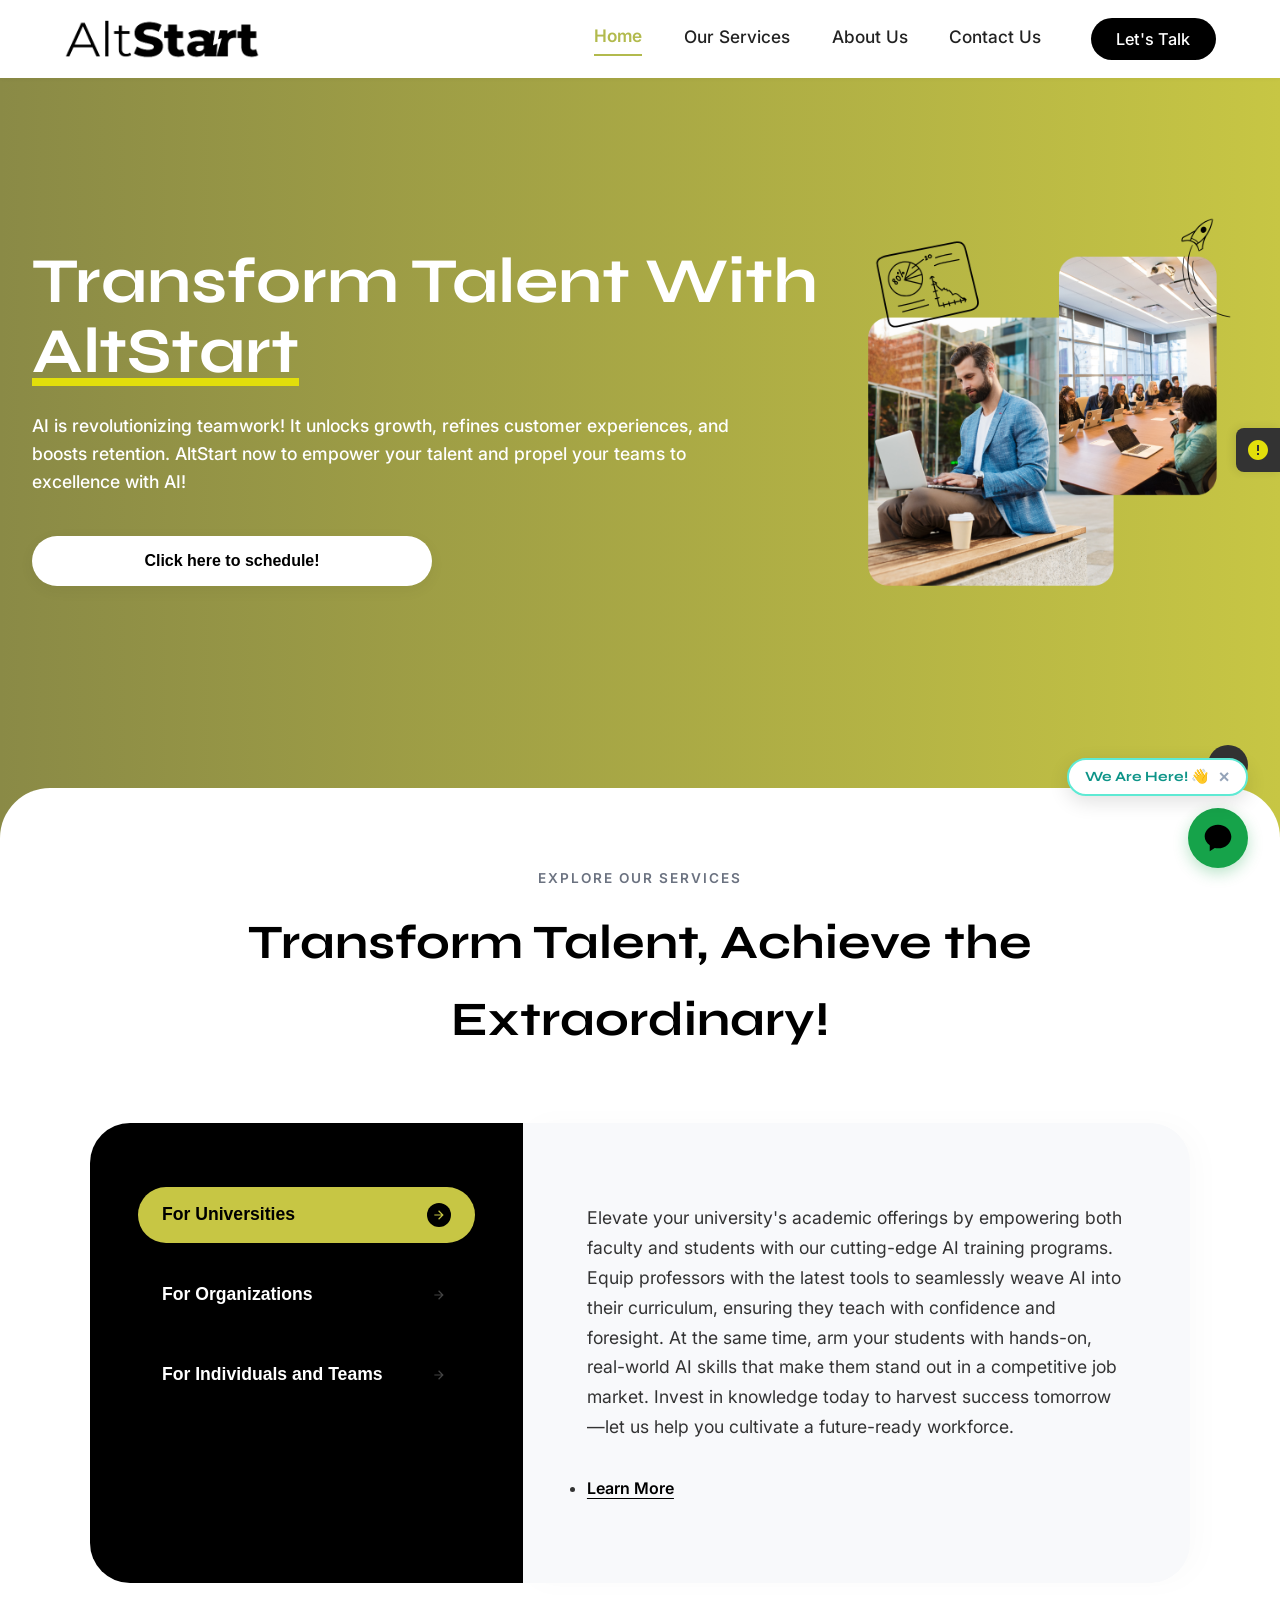
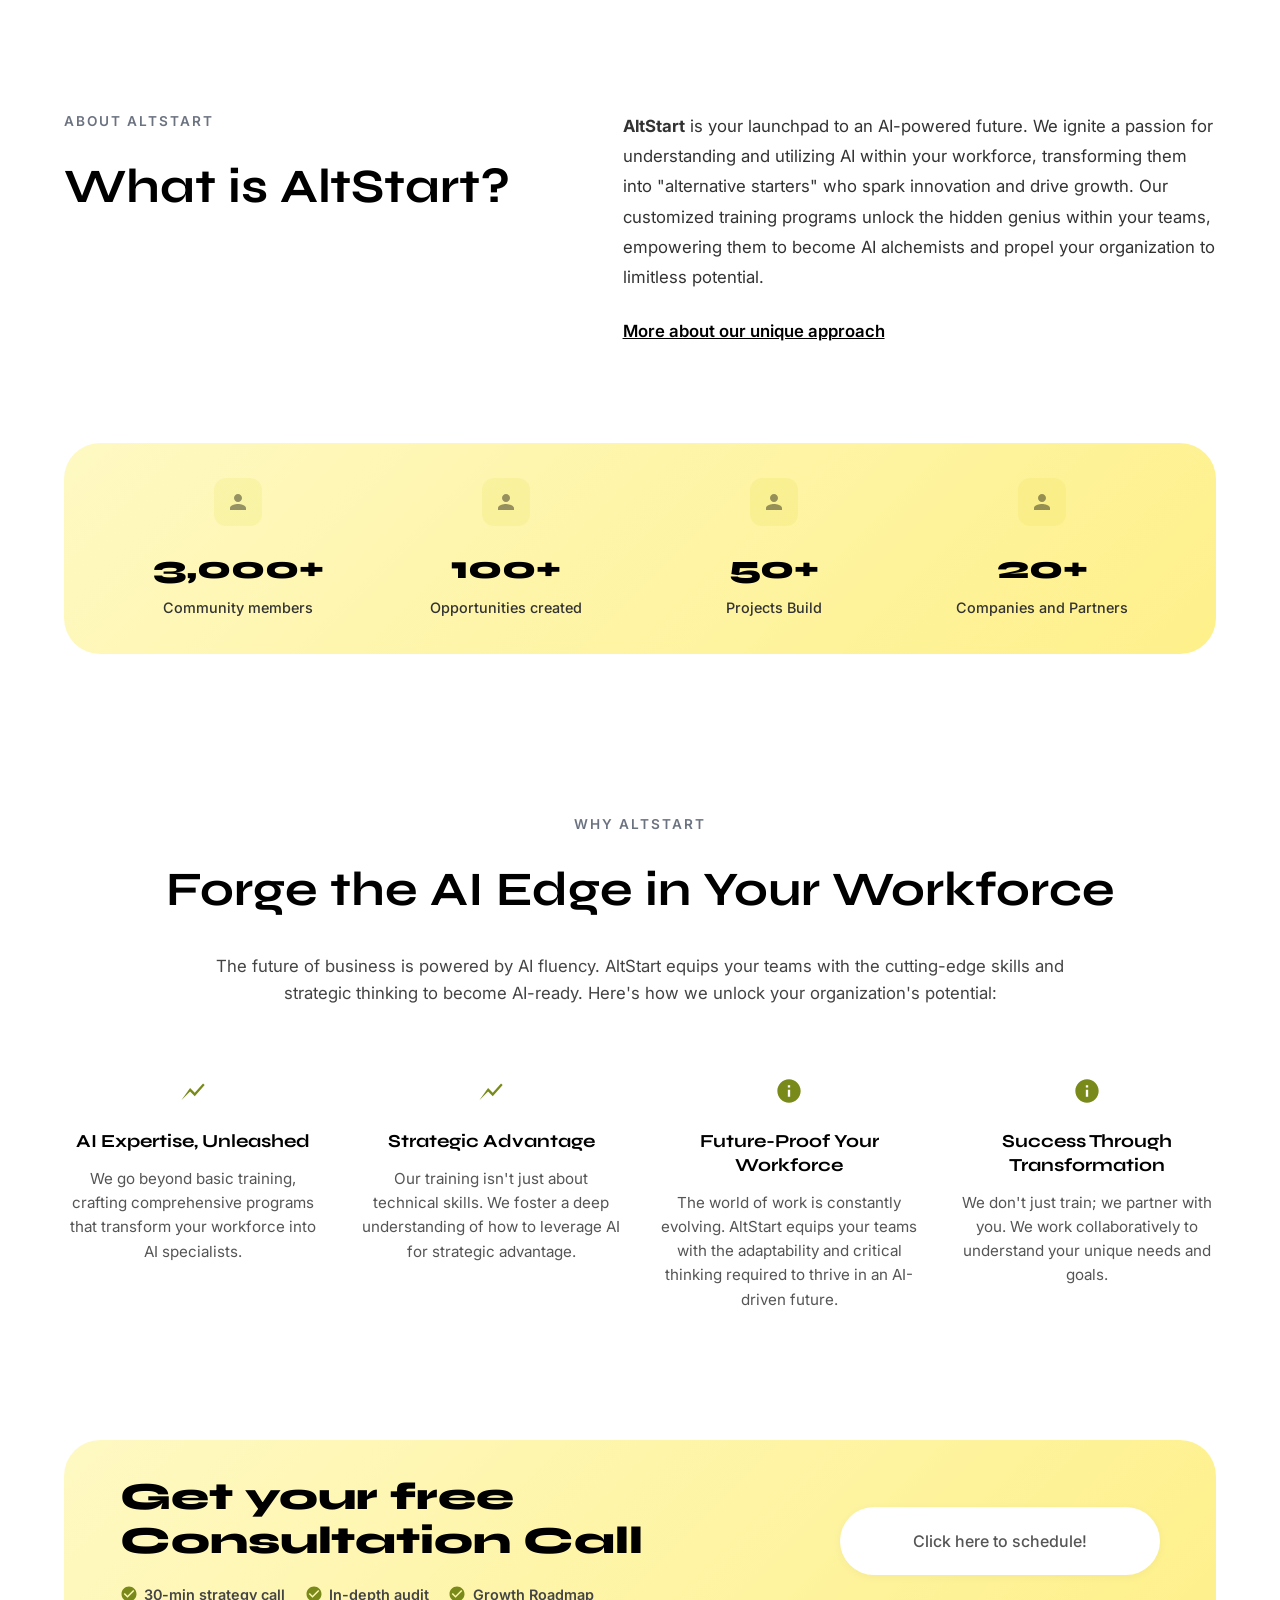
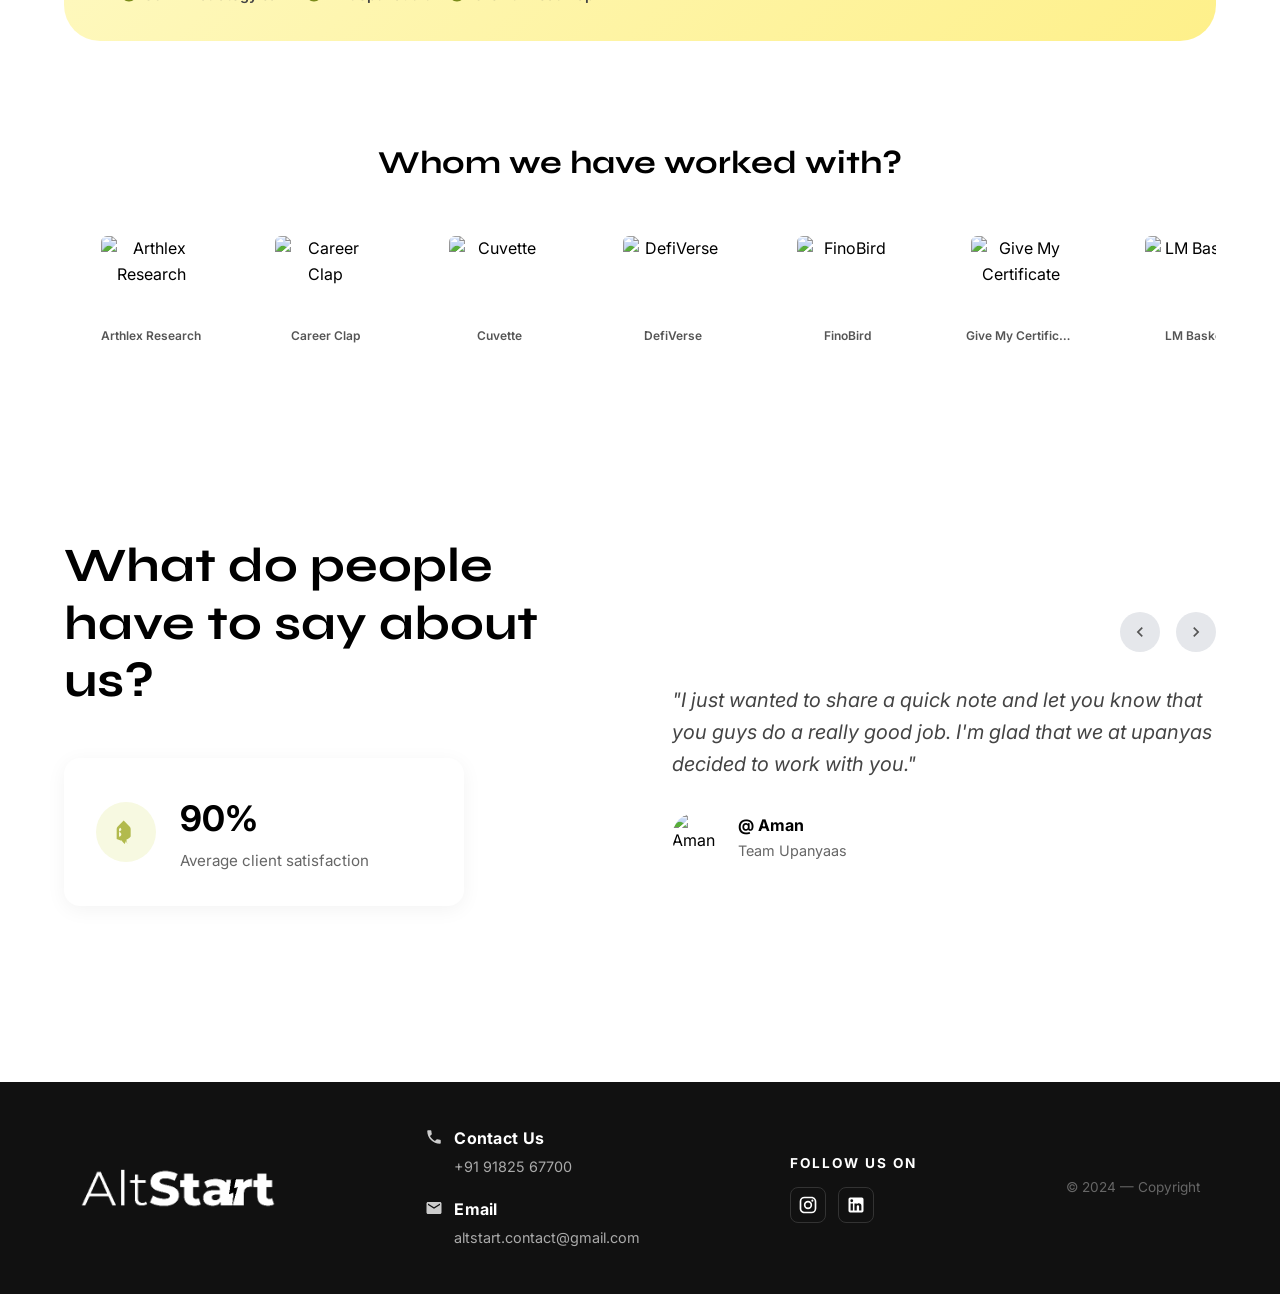
==== index.html @ f1be12ac "Initial commit: Complete 1:1 AltStart website clone" ====
<!DOCTYPE html>
<html lang="en">
<head>
    <meta charset="UTF-8">
    <meta name="viewport" content="width=device-width, initial-scale=1.0">
    <title>AltStart</title>
    <!-- Fonts -->
    <link rel="preconnect" href="https://fonts.googleapis.com">
    <link rel="preconnect" href="https://fonts.gstatic.com" crossorigin>
    <link href="https://fonts.googleapis.com/css2?family=Inter:wght@300;400;500;600;700&family=Syne:wght@400;600;700;800&display=swap" rel="stylesheet">
    <!-- CSS -->
    <link rel="stylesheet" href="css/style.css">
</head>
<body>

    <nav class="navbar">
        <div class="logo-container" onclick="navigateTo('/')">
            <img src="assets/logo.png" alt="AltStart" style="height: 2.5rem; width: auto; display: block;">
        </div>
        
        <div class="nav-links">
            <a href="/" class="nav-item" data-link>Home</a>
            <a href="/our-services" class="nav-item" data-link>Our Services</a>
            <a href="/about-us" class="nav-item" data-link>About Us</a>
            <a href="/contact-us" class="nav-item" data-link>Contact Us</a>
            <button class="btn-talk" onclick="openCalendlyModal()">Let's Talk</button>
        </div>
    </nav>

    <!-- Main Container -->
    <div class="side-widget">
        <svg viewBox="0 0 24 24" style="width: 24px; height: 24px; fill: var(--color-secondary);"><path d="M12 2C6.48 2 2 6.48 2 12s4.48 10 10 10 10-4.48 10-10S17.52 2 12 2zm1 15h-2v-2h2v2zm0-4h-2V7h2v6z"/></svg>
    </div>
    <main id="app-container">

        <!-- 1. HOME SECTION -->
        <section id="home" class="page-section active" style="background-color: var(--color-primary); width: 100%;">
            <!-- Hero -->
            <div class="hero-section" style="max-width: 1400px; margin: 0 auto; padding: 4rem 2rem; display: flex; align-items: center; justify-content: space-between;">
                <div class="content-left" style="flex: 1; max-width: 60%; padding-right: 2rem;">
                    <h1 class="title-main" style="color: #fff; line-height: 1.1;">
                        <span style="display: block; white-space: nowrap;">Transform Talent With</span>
                        <span class="title-underline">AltStart</span>
                    </h1>
                    <p class="subtitle" style="color: #fff;">
                        AI is revolutionizing teamwork! It unlocks growth, refines customer experiences, and boosts retention. AltStart now to empower your talent and propel your teams to excellence with AI!
                    </p>
                    <button class="btn-primary" onclick="openCalendlyModal()">Click here to schedule!</button>
                </div>
                
                <div class="content-right" style="flex: 1; position: relative; display: flex; align-items: center; justify-content: center;">
                    <img src="assets/home2.png" alt="AltStart Hero Graphic" style="width: 100%; max-width: 480px; height: auto; object-fit: contain; position: relative; z-index: 2;">
                </div>
            </div>

            <!-- Scroll Content (White Background section) -->
            <div class="home-scroll-content">
                
                <!-- Explore Services -->
                <div class="section-block">
                    <div class="section-header">
                        <span class="section-label">EXPLORE OUR SERVICES</span>
                        <h2 class="section-title">Transform Talent, Achieve the Extraordinary!</h2>
                    </div>
                    
                    <div class="services-tabs-container">
                        <div class="tabs-left">
                            <button class="tab-btn active" data-tab="universities" onclick="switchTab(this, 'universities')">
                                For Universities
                                <div class="tab-icon-wrapper">
                                    <svg viewBox="0 0 24 24"><path d="M12 4l-1.41 1.41L16.17 11H4v2h12.17l-5.58 5.59L12 20l8-8z"/></svg>
                                </div>
                            </button>
                            <button class="tab-btn" data-tab="organizations" onclick="switchTab(this, 'organizations')">
                                For Organizations
                                <div class="tab-icon-wrapper">
                                    <svg viewBox="0 0 24 24"><path d="M12 4l-1.41 1.41L16.17 11H4v2h12.17l-5.58 5.59L12 20l8-8z"/></svg>
                                </div>
                            </button>
                            <button class="tab-btn" data-tab="individuals" onclick="switchTab(this, 'individuals')">
                                For Individuals and Teams
                                <div class="tab-icon-wrapper">
                                    <svg viewBox="0 0 24 24"><path d="M12 4l-1.41 1.41L16.17 11H4v2h12.17l-5.58 5.59L12 20l8-8z"/></svg>
                                </div>
                            </button>
                        </div>
                        <div class="tabs-right">
                            <div class="tabs-content" id="tab-universities">
                                <p>Elevate your university's academic offerings by empowering both faculty and students with our cutting-edge AI training programs. Equip professors with the latest tools to seamlessly weave AI into their curriculum, ensuring they teach with confidence and foresight. At the same time, arm your students with hands-on, real-world AI skills that make them stand out in a competitive job market. Invest in knowledge today to harvest success tomorrow—let us help you cultivate a future-ready workforce.</p>
                                <ul><li><a href="#">Learn More</a></li></ul>
                            </div>
                            <div class="tabs-content" id="tab-organizations" style="display:none;">
                                <p>Empower your organization with AI-driven strategies that unlock growth, optimize operations, and drive innovation. Our customized training programs are designed for corporate teams at every level—from executive leadership to frontline employees—helping your entire workforce confidently navigate the AI revolution and stay ahead of the competition.</p>
                                <ul><li><a href="#">Learn More</a></li></ul>
                            </div>
                            <div class="tabs-content" id="tab-individuals" style="display:none;">
                                <p>Whether you're an individual professional, a startup team, or a freelancer, AltStart gives you the AI skills to supercharge your career and output. Our practical, hands-on training programs are built for real-world application—helping you deliver more value, land better opportunities, and stay future-ready in a rapidly evolving job market.</p>
                                <ul><li><a href="#">Learn More</a></li></ul>
                            </div>
                        </div>
                    </div>
                </div>                <!-- About AltStart -->
                <div class="about-altstart">
                    <div class="about-grid">
                        <div class="about-col-left">
                            <span class="section-label">ABOUT ALTSTART</span>
                            <h2 class="section-title">What is AltStart?</h2>
                        </div>
                        <div class="about-col-right">
                            <p><strong>AltStart</strong> is your launchpad to an AI-powered future. We ignite a passion for understanding and utilizing AI within your workforce, transforming them into "alternative starters" who spark innovation and drive growth. Our customized training programs unlock the hidden genius within your teams, empowering them to become AI alchemists and propel your organization to limitless potential.</p>
                            <a href="#">More about our unique approach</a>
                        </div>
                    </div>
                </div>

                <!-- Stats Pill Banner -->
                <div class="yellow-pill-banner">
                    <div class="stats-grid">
                        <div class="stat-item">
                            <div class="stat-icon"><svg viewBox="0 0 24 24"><path d="M12 12c2.21 0 4-1.79 4-4s-1.79-4-4-4-4 1.79-4 4 1.79 4 4 4zm0 2c-2.67 0-8 1.34-8 4v2h16v-2c0-2.66-5.33-4-8-4z"/></svg></div>
                            <div class="stat-text">
                                <h3>3,000+</h3>
                                <p>Community members</p>
                            </div>
                        </div>
                        <div class="stat-item">
                            <div class="stat-icon"><svg viewBox="0 0 24 24"><path d="M12 12c2.21 0 4-1.79 4-4s-1.79-4-4-4-4 1.79-4 4 1.79 4 4 4zm0 2c-2.67 0-8 1.34-8 4v2h16v-2c0-2.66-5.33-4-8-4z"/></svg></div>
                            <div class="stat-text">
                                <h3>100+</h3>
                                <p>Opportunities created</p>
                            </div>
                        </div>
                        <div class="stat-item">
                            <div class="stat-icon"><svg viewBox="0 0 24 24"><path d="M12 12c2.21 0 4-1.79 4-4s-1.79-4-4-4-4 1.79-4 4 1.79 4 4 4zm0 2c-2.67 0-8 1.34-8 4v2h16v-2c0-2.66-5.33-4-8-4z"/></svg></div>
                            <div class="stat-text">
                                <h3>50+</h3>
                                <p>Projects Build</p>
                            </div>
                        </div>
                        <div class="stat-item">
                            <div class="stat-icon"><svg viewBox="0 0 24 24"><path d="M12 12c2.21 0 4-1.79 4-4s-1.79-4-4-4-4 1.79-4 4 1.79 4 4 4zm0 2c-2.67 0-8 1.34-8 4v2h16v-2c0-2.66-5.33-4-8-4z"/></svg></div>
                            <div class="stat-text">
                                <h3>20+</h3>
                                <p>Companies and Partners</p>
                            </div>
                        </div>
                    </div>
                </div>

                <!-- Why AltStart Features Section -->
                <div class="section-header" style="margin-top: 10rem;">
                    <span class="section-label">WHY ALTSTART</span>
                    <h2 class="section-title">Forge the AI Edge in Your Workforce</h2>
                    <p style="margin-top: 1.5rem; color: #444; max-width: 900px; margin-left: auto; margin-right: auto; line-height: 1.6; font-size: 1.05rem;">
                        The future of business is powered by AI fluency. AltStart equips your teams with the cutting-edge skills and strategic thinking to become AI-ready. Here's how we unlock your organization's potential:
                    </p>
                </div>

                <div class="features-grid">
                    <div class="feature-item">
                        <div class="feature-icon-small"><svg viewBox="0 0 24 24"><path d="M3.5 18.49l6-6.01 4 4L22 6.92l-1.41-1.41-7.09 7.97-4-4L2 19.99z"/></svg></div>
                        <h3 class="feature-title">AI Expertise, Unleashed</h3>
                        <p class="feature-desc">We go beyond basic training, crafting comprehensive programs that transform your workforce into AI specialists.</p>
                    </div>
                    <div class="feature-item">
                        <div class="feature-icon-small"><svg viewBox="0 0 24 24"><path d="M3.5 18.49l6-6.01 4 4L22 6.92l-1.41-1.41-7.09 7.97-4-4L2 19.99z"/></svg></div>
                        <h3 class="feature-title">Strategic Advantage</h3>
                        <p class="feature-desc">Our training isn't just about technical skills. We foster a deep understanding of how to leverage AI for strategic advantage.</p>
                    </div>
                    <div class="feature-item">
                        <div class="feature-icon-small"><svg viewBox="0 0 24 24"><path d="M12 2C6.48 2 2 6.48 2 12s4.48 10 10 10 10-4.48 10-10S17.52 2 12 2zm1 15h-2v-6h2v6zm0-8h-2V7h2v2z"/></svg></div>
                        <h3 class="feature-title">Future-Proof Your Workforce</h3>
                        <p class="feature-desc">The world of work is constantly evolving. AltStart equips your teams with the adaptability and critical thinking required to thrive in an AI-driven future.</p>
                    </div>
                    <div class="feature-item">
                        <div class="feature-icon-small"><svg viewBox="0 0 24 24"><path d="M12 2C6.48 2 2 6.48 2 12s4.48 10 10 10 10-4.48 10-10S17.52 2 12 2zm1 15h-2v-6h2v6zm0-8h-2V7h2v2z"/></svg></div>
                        <h3 class="feature-title">Success Through Transformation</h3>
                        <p class="feature-desc">We don't just train; we partner with you. We work collaboratively to understand your unique needs and goals.</p>
                    </div>
                </div>

                <!-- CTA Banner -->
                <div class="yellow-pill-banner" style="margin-top: 4rem;">
                    <div class="cta-banner-content">
                        <h2>Get your free<br>Consultation Call</h2>
                        <div class="cta-checks">
                            <div class="cta-check-item">
                                <svg viewBox="0 0 24 24"><path d="M12 2C6.48 2 2 6.48 2 12s4.48 10 10 10 10-4.48 10-10S17.52 2 12 2zm-2 15l-5-5 1.41-1.41L10 14.17l7.59-7.59L19 8l-9 9z"/></svg>
                                30-min strategy call
                            </div>
                            <div class="cta-check-item">
                                <svg viewBox="0 0 24 24"><path d="M12 2C6.48 2 2 6.48 2 12s4.48 10 10 10 10-4.48 10-10S17.52 2 12 2zm-2 15l-5-5 1.41-1.41L10 14.17l7.59-7.59L19 8l-9 9z"/></svg>
                                In-depth audit
                            </div>
                            <div class="cta-check-item">
                                <svg viewBox="0 0 24 24"><path d="M12 2C6.48 2 2 6.48 2 12s4.48 10 10 10 10-4.48 10-10S17.52 2 12 2zm-2 15l-5-5 1.41-1.41L10 14.17l7.59-7.59L19 8l-9 9z"/></svg>
                                Growth Roadmap
                            </div>
                        </div>
                    </div>
                    <div>
                        <button class="btn-white" onclick="openCalendlyModal()">Click here to schedule!</button>
                    </div>
                </div>

                <!-- Partners Marquee -->
                <div class="partners-section">
                    <h2>Whom we have worked with?</h2>
                    <div class="marquee-container">
                        <div class="partners-grid">
                            <div class="partner-item"><img src="https://altstart.in/static/media/6.81e63b2b2a24fdcd30f8.jpg" alt="Arthlex Research" class="partner-logo"><span class="partner-name">Arthlex Research</span></div>
                            <div class="partner-item"><img src="https://altstart.in/static/media/16.bf7df40f3bb1018d9d39.png" alt="Career Clap" class="partner-logo"><span class="partner-name">Career Clap</span></div>
                            <div class="partner-item"><img src="https://altstart.in/static/media/2.6a8c24c6376e8aef6895.png" alt="Cuvette" class="partner-logo"><span class="partner-name">Cuvette</span></div>
                            <div class="partner-item"><img src="https://altstart.in/static/media/5.e95d6fe701b534f3bd5c.png" alt="DefiVerse" class="partner-logo"><span class="partner-name">DefiVerse</span></div>
                            <div class="partner-item"><img src="https://altstart.in/static/media/3.6573c706e6a5b2397847.jpeg" alt="FinoBird" class="partner-logo"><span class="partner-name">FinoBird</span></div>
                            <div class="partner-item"><img src="https://altstart.in/static/media/4.beccb7128c78a593176b.png" alt="Give My Certificate" class="partner-logo"><span class="partner-name">Give My Certificate</span></div>
                            <div class="partner-item"><img src="https://altstart.in/static/media/17.3d36c830c58694dac1cb.png" alt="LM Basket" class="partner-logo"><span class="partner-name">LM Basket</span></div>
                            <div class="partner-item"><img src="https://altstart.in/static/media/7.252ea276bd0a50acef7f.jpeg" alt="Luster" class="partner-logo"><span class="partner-name">Luster</span></div>
                            <div class="partner-item"><img src="https://altstart.in/static/media/9.0aff19b0493abc3e86ea.jpg" alt="MetaWork" class="partner-logo"><span class="partner-name">MetaWork</span></div>
                            <div class="partner-item"><img src="https://altstart.in/static/media/13.449f5afd01b1a806d5b6.jpeg" alt="Tezos India" class="partner-logo"><span class="partner-name">Tezos India</span></div>
                            <div class="partner-item"><img src="https://altstart.in/static/media/10.5f607fb99d59bac485ea.jpeg" alt="Threeway Studio" class="partner-logo"><span class="partner-name">Threeway Studio</span></div>
                            <div class="partner-item"><img src="https://altstart.in/static/media/14.f5d0daf8b9365a17183e.jpeg" alt="Trikon" class="partner-logo"><span class="partner-name">Trikon</span></div>
                            <div class="partner-item"><img src="https://altstart.in/static/media/18.97ffbdb2ffa12b4c4b4d.png" alt="Upanyas" class="partner-logo"><span class="partner-name">Upanyas</span></div>
                            <div class="partner-item"><img src="https://altstart.in/static/media/6.95cbb5f3107389c4d5aa.jpeg" alt="Codedu" class="partner-logo"><span class="partner-name">Codedu</span></div>
                            <div class="partner-item"><img src="https://altstart.in/static/media/7.fb8799475b773cc2f6e2.jpeg" alt="Gaming Geeks" class="partner-logo"><span class="partner-name">Gaming Geeks</span></div>
                            <div class="partner-item"><img src="https://altstart.in/static/media/10.9c3b8d6d3a52b86a2ef9.jpeg" alt="She Builds" class="partner-logo"><span class="partner-name">She Builds</span></div>
                            <div class="partner-item"><img src="https://altstart.in/static/media/11.42ab6aa21a18affb90cd.jpeg" alt="SOS Tech" class="partner-logo"><span class="partner-name">SOS Tech</span></div>
                        </div>
                        <div class="partners-grid">
                            <div class="partner-item"><img src="https://altstart.in/static/media/6.81e63b2b2a24fdcd30f8.jpg" alt="Arthlex Research" class="partner-logo"><span class="partner-name">Arthlex Research</span></div>
                            <div class="partner-item"><img src="https://altstart.in/static/media/16.bf7df40f3bb1018d9d39.png" alt="Career Clap" class="partner-logo"><span class="partner-name">Career Clap</span></div>
                            <div class="partner-item"><img src="https://altstart.in/static/media/2.6a8c24c6376e8aef6895.png" alt="Cuvette" class="partner-logo"><span class="partner-name">Cuvette</span></div>
                            <div class="partner-item"><img src="https://altstart.in/static/media/5.e95d6fe701b534f3bd5c.png" alt="DefiVerse" class="partner-logo"><span class="partner-name">DefiVerse</span></div>
                            <div class="partner-item"><img src="https://altstart.in/static/media/3.6573c706e6a5b2397847.jpeg" alt="FinoBird" class="partner-logo"><span class="partner-name">FinoBird</span></div>
                            <div class="partner-item"><img src="https://altstart.in/static/media/4.beccb7128c78a593176b.png" alt="Give My Certificate" class="partner-logo"><span class="partner-name">Give My Certificate</span></div>
                            <div class="partner-item"><img src="https://altstart.in/static/media/17.3d36c830c58694dac1cb.png" alt="LM Basket" class="partner-logo"><span class="partner-name">LM Basket</span></div>
                            <div class="partner-item"><img src="https://altstart.in/static/media/7.252ea276bd0a50acef7f.jpeg" alt="Luster" class="partner-logo"><span class="partner-name">Luster</span></div>
                            <div class="partner-item"><img src="https://altstart.in/static/media/9.0aff19b0493abc3e86ea.jpg" alt="MetaWork" class="partner-logo"><span class="partner-name">MetaWork</span></div>
                            <div class="partner-item"><img src="https://altstart.in/static/media/13.449f5afd01b1a806d5b6.jpeg" alt="Tezos India" class="partner-logo"><span class="partner-name">Tezos India</span></div>
                            <div class="partner-item"><img src="https://altstart.in/static/media/10.5f607fb99d59bac485ea.jpeg" alt="Threeway Studio" class="partner-logo"><span class="partner-name">Threeway Studio</span></div>
                            <div class="partner-item"><img src="https://altstart.in/static/media/14.f5d0daf8b9365a17183e.jpeg" alt="Trikon" class="partner-logo"><span class="partner-name">Trikon</span></div>
                            <div class="partner-item"><img src="https://altstart.in/static/media/18.97ffbdb2ffa12b4c4b4d.png" alt="Upanyas" class="partner-logo"><span class="partner-name">Upanyas</span></div>
                            <div class="partner-item"><img src="https://altstart.in/static/media/6.95cbb5f3107389c4d5aa.jpeg" alt="Codedu" class="partner-logo"><span class="partner-name">Codedu</span></div>
                            <div class="partner-item"><img src="https://altstart.in/static/media/7.fb8799475b773cc2f6e2.jpeg" alt="Gaming Geeks" class="partner-logo"><span class="partner-name">Gaming Geeks</span></div>
                            <div class="partner-item"><img src="https://altstart.in/static/media/10.9c3b8d6d3a52b86a2ef9.jpeg" alt="She Builds" class="partner-logo"><span class="partner-name">She Builds</span></div>
                            <div class="partner-item"><img src="https://altstart.in/static/media/11.42ab6aa21a18affb90cd.jpeg" alt="SOS Tech" class="partner-logo"><span class="partner-name">SOS Tech</span></div>
                        </div>
                    </div>
                </div>

                <!-- Testimonials -->
                <div class="testimonials-section" style="padding: 6rem 0; max-width: 1200px; margin: 0 auto; display: flex; gap: 4rem; align-items: center;">
                    <div class="testimonial-left" style="flex: 1;">
                        <h2 style="font-family: var(--font-heading); font-size: 3rem; font-weight: 700; color: #000; line-height: 1.2; margin-bottom: 3rem;">What do people have to say about us?</h2>
                        <div class="satisfaction-card" style="background: #fff; border-radius: 16px; padding: 2rem; display: flex; align-items: center; gap: 1.5rem; box-shadow: 0 4px 20px rgba(0,0,0,0.05); max-width: 400px;">
                            <div class="sat-icon" style="background: #f7f9e1; width: 60px; height: 60px; border-radius: 50%; display: flex; align-items: center; justify-content: center;">
                                <svg viewBox="0 0 24 24" style="width: 28px; height: 28px; fill: #b2ba4d;"><path d="M13.13 22.19L11.5 18.36C10.07 18 8.84 17.15 8 15.96V19.5L4 18V9.5C4 8.7 4.29 7.97 4.77 7.4L10 2.17l5.23 5.23C15.71 7.97 16 8.7 16 9.5v6.46c-.84 1.19-2.07 2.04-3.5 2.4l-1.63 3.83-1.87-1.87c-.89-.89-1.39-2.09-1.39-3.35v-1.74l1.83 1.83 1.69-3.96zM10 5.41L6 9.41V16c1.1 0 2-.9 2-2s-.9-2-2-2 2-1 2-2-.9-2-2-2v-1.59l4-4 4 4V16c0 1.1-.9 2-2 2s-2-.9-2-2 .9-2 2-2-2-1-2-2 2-1 2-2V9.41l-4-4z"/></svg>
                            </div>
                            <div>
                                <h3 style="font-size: 2.2rem; font-weight: 700; color: #000; margin-bottom: 0.2rem;">90%</h3>
                                <p style="color: #666; font-size: 0.95rem;">Average client satisfaction</p>
                            </div>
                        </div>
                    </div>
                    <div class="testimonial-right" style="flex: 1; padding-top: 2rem;">
                        <div class="testimonial-nav" style="display: flex; gap: 1rem; justify-content: flex-end; margin-bottom: 2rem;">
                            <button style="width: 40px; height: 40px; border-radius: 50%; background: #e5e7eb; border: none; cursor: pointer; display: flex; align-items: center; justify-content: center;"><svg viewBox="0 0 24 24" style="width: 20px; height: 20px; fill: #555;"><path d="M15.41 16.59L10.83 12l4.58-4.59L14 6l-6 6 6 6 1.41-1.41z"/></svg></button>
                            <button style="width: 40px; height: 40px; border-radius: 50%; background: #e5e7eb; border: none; cursor: pointer; display: flex; align-items: center; justify-content: center;"><svg viewBox="0 0 24 24" style="width: 20px; height: 20px; fill: #555;"><path d="M8.59 16.59L13.17 12 8.59 7.41 10 6l6 6-6 6-1.41-1.41z"/></svg></button>
                        </div>
                        <p style="font-size: 1.25rem; font-style: italic; color: #444; line-height: 1.6; margin-bottom: 2rem;">
                            "I just wanted to share a quick note and let you know that you guys do a really good job. I'm glad that we at upanyas decided to work with you."
                        </p>
                        <div class="testimonial-author" style="display: flex; align-items: center; gap: 1rem;">
                            <img src="https://images.unsplash.com/photo-1599566150163-29194dcaad36?w=100&q=80" alt="Aman" style="width: 50px; height: 50px; border-radius: 50%; object-fit: cover;">
                            <div>
                                <h4 style="font-weight: 700; color: #000; font-size: 1rem;">@ Aman</h4>
                                <p style="color: #666; font-size: 0.9rem;">Team Upanyaas</p>
                            </div>
                        </div>
                    </div>
                </div>

            </div>
        </section>


        <!-- 2. OUR SERVICES SECTION -->
        <section id="services" class="page-section" style="background: #fff;">

            <!-- Services Hero with Exact Vivid Yellow Gradient -->
            <div class="services-hero-wrap" style="background: linear-gradient(180deg, #ffe548 0%, #fff068 35%, #fff9b0 65%, #fffde7 88%, #ffffff 100%); padding: 5rem 4rem 6rem 4rem;">
                <div style="max-width: 1300px; margin: 0 auto; display: flex; align-items: center; justify-content: space-between; gap: 4rem;">
                    <div style="flex: 1; max-width: 480px;">
                        <div style="font-size: 0.85rem; text-transform: uppercase; letter-spacing: 1.5px; color: #555; margin-bottom: 1.5rem; font-weight: 600;">OUR SERVICES</div>
                        <h1 style="font-family: var(--font-heading); font-size: 3.4rem; font-weight: 700; line-height: 1.15; color: #000; margin-bottom: 1.5rem;">Solutions for business<br>growth</h1>
                        <p style="color: #333; font-size: 1rem; line-height: 1.6;">Here's how AltStart ignites innovation and drives success for you:</p>
                    </div>
                    <div style="flex: 1; position: relative; min-height: 480px; display: flex; align-items: center; justify-content: center;">
                        <!-- Rocket doodle with curved trail matching screenshot 2 -->
                        <div style="position: absolute; top: -35px; left: 2%; z-index: 3;">
                            <svg width="120" height="200" viewBox="0 0 120 200">
                                <!-- Rocket body pointing up-right -->
                                <g transform="translate(65, 20) rotate(25)">
                                    <path d="M 16,0 C 30,12 30,32 16,45 C 2,32 2,12 16,0 Z" fill="#ffffff" stroke="#000000" stroke-width="2.5"/>
                                    <circle cx="16" cy="16" r="4.5" fill="#000000"/>
                                    <path d="M 6,36 L 0,44 M 26,36 L 32,44" stroke="#000000" stroke-width="2.5"/>
                                </g>
                                <!-- Curved smoke trail down the left side -->
                                <path d="M 68,58 C 25,82 18,135 55,185" fill="none" stroke="#000000" stroke-width="2.2"/>
                                <path d="M 60,65 C 18,90 10,138 46,188" fill="none" stroke="#000000" stroke-width="1.8"/>
                                <path d="M 76,62 C 32,85 24,136 62,182" fill="none" stroke="#000000" stroke-width="1.8"/>
                            </svg>
                        </div>

                        <!-- Left photo (Meeting photo) -->
                        <img src="assets/services/our-serices-info-1.29b472dce845cd73820b.jpg" alt="Business Growth Meeting" style="width: 235px; height: 360px; object-fit: cover; border-radius: 28px; position: absolute; left: 10%; bottom: 15px; z-index: 2; box-shadow: 0 10px 30px rgba(0,0,0,0.1);">
                        
                        <!-- Right photo (Seminar auditorium) -->
                        <img src="assets/services/our-serices-info-2.95a8f961ed042ba743cc.jpg" alt="Seminar Hall" style="width: 215px; height: 320px; object-fit: cover; border-radius: 28px; position: absolute; right: 5%; top: 15px; z-index: 1; box-shadow: 0 10px 30px rgba(0,0,0,0.08);">
                        
                        <!-- Chart doodle matching screenshot 2 -->
                        <div style="position: absolute; bottom: -20px; right: 0%; z-index: 3; transform: rotate(10deg);">
                            <svg width="150" height="115" viewBox="0 0 150 115">
                                <rect x="5" y="5" width="138" height="104" rx="16" fill="#ffffff" stroke="#000000" stroke-width="2.2"/>
                                <!-- Pie chart -->
                                <circle cx="46" cy="50" r="25" fill="none" stroke="#000000" stroke-width="2"/>
                                <path d="M 46,50 L 46,25 M 46,50 L 68,60 M 46,50 L 26,62" stroke="#000000" stroke-width="2"/>
                                <text x="26" y="52" font-size="9.5" font-family="sans-serif" font-weight="bold" fill="#000000">80%</text>
                                <!-- Bar/Lines & Trend graph -->
                                <line x1="88" y1="28" x2="122" y2="28" stroke="#000000" stroke-width="2.2"/>
                                <line x1="88" y1="36" x2="110" y2="36" stroke="#000000" stroke-width="2.2"/>
                                <!-- Line graph -->
                                <polyline points="86,84 98,66 110,76 126,52" fill="none" stroke="#000000" stroke-width="2.2"/>
                                <line x1="86" y1="88" x2="128" y2="88" stroke="#000000" stroke-width="1.8"/>
                                <line x1="86" y1="88" x2="86" y2="48" stroke="#000000" stroke-width="1.8"/>
                            </svg>
                        </div>
                    </div>
                </div>
            </div>

            <!-- Services Body (white background) -->
            <div style="background: #fff; padding: 5rem 0 3rem 0;">
                <div style="max-width: 1100px; margin: 0 auto; padding: 0 4rem;">

                <!-- Main heading -->
                <div style="text-align: center; margin-bottom: 5rem;">
                    <h2 style="font-family: var(--font-heading); font-size: 3rem; font-weight: 800; color: #000; line-height: 1.25; max-width: 780px; margin: 0 auto 1.2rem auto;">Unleash the Power of Human + Machine with <span style="color: #b2ba4d;">AltStart</span></h2>
                    <p style="color: #555; font-size: 1rem;">Here's how AltStart ignites innovation and drives success for you:</p>
                </div>

                <!-- Service Card 1: For Universities -->
                <div class="svc-card">
                    <div class="svc-card-content">
                        <h3 class="svc-card-title">For Universities</h3>
                        <div class="svc-item">
                            <span class="svc-check-icon"><svg viewBox="0 0 24 24" style="width:20px;height:20px;"><circle cx="12" cy="12" r="10" fill="#7a8a1a"/><path d="M7 12.5l3.5 3.5 6-7" stroke="#fff" stroke-width="2" fill="none" stroke-linecap="round" stroke-linejoin="round"/></svg></span>
                            <p><strong>Professor Development:</strong> Equip your faculty with the latest AI knowledge and best practices through comprehensive training programs. We can help professors integrate AI into their curriculum, ensuring students graduate with the skills needed to thrive in the AI-driven workforce.</p>
                        </div>
                            <div class="svc-item">
                            <span class="svc-check-icon"><svg viewBox="0 0 24 24" style="width:20px;height:20px;"><circle cx="12" cy="12" r="10" fill="#7a8a1a"/><path d="M7 12.5l3.5 3.5 6-7" stroke="#fff" stroke-width="2" fill="none" stroke-linecap="round" stroke-linejoin="round"/></svg></span>
                            <p><strong>Student Empowerment:</strong> Offer in-demand AI courses and workshops for students, preparing them for future careers. We provide hands-on learning experiences with real-world applications, making them valuable assets upon graduation.</p>
                        </div>
                    </div>
                    <div class="svc-card-img">
                        <img src="assets/services/our-serices-info-1.29b472dce845cd73820b.jpg" alt="University Students" style="width: 100%; height: 380px; object-fit: cover; border-radius: 16px;">
                    </div>
                </div>

                <!-- Service Card 2: For Organizations (image left) -->
                <div class="svc-card svc-card-reverse">
                    <div class="svc-card-img">
                        <img src="assets/services/our-serices-info-2.95a8f961ed042ba743cc.jpg" alt="Organization Team" style="width: 100%; height: 380px; object-fit: cover; border-radius: 16px;">
                    </div>
                    <div class="svc-card-content">
                        <h3 class="svc-card-title">For Organizations</h3>
                            <div class="svc-item">
                            <span class="svc-check-icon"><svg viewBox="0 0 24 24" style="width:20px;height:20px;"><circle cx="12" cy="12" r="10" fill="#7a8a1a"/><path d="M7 12.5l3.5 3.5 6-7" stroke="#fff" stroke-width="2" fill="none" stroke-linecap="round" stroke-linejoin="round"/></svg></span>
                            <p><strong>Customized Training:</strong> We tailor AI training programs to your specific needs and industry. From foundational AI concepts to advanced applications, we equip your workforce with the skills needed to revolutionize your operations.</p>
                        </div>
                            <div class="svc-item">
                            <span class="svc-check-icon"><svg viewBox="0 0 24 24" style="width:20px;height:20px;"><circle cx="12" cy="12" r="10" fill="#7a8a1a"/><path d="M7 12.5l3.5 3.5 6-7" stroke="#fff" stroke-width="2" fill="none" stroke-linecap="round" stroke-linejoin="round"/></svg></span>
                            <p><strong>Unlocking Innovation:</strong> Foster a culture of innovation within your organization by empowering employees to leverage AI for problem-solving and creative thinking. We help you identify AI opportunities and integrate them seamlessly into your workflows.</p>
                        </div>
                    </div>
                </div>

                <!-- Service Card 3: For Individuals & Teams -->
                <div class="svc-card">
                    <div class="svc-card-content">
                        <h3 class="svc-card-title">For Individuals &amp; Teams</h3>
                            <div class="svc-item">
                            <span class="svc-check-icon"><svg viewBox="0 0 24 24" style="width:20px;height:20px;"><circle cx="12" cy="12" r="10" fill="#7a8a1a"/><path d="M7 12.5l3.5 3.5 6-7" stroke="#fff" stroke-width="2" fill="none" stroke-linecap="round" stroke-linejoin="round"/></svg></span>
                            <p><strong>Idea Incubator:</strong> Take your ideas from the drawing board to reality. Our interactive workshops and courses provide the tools and knowledge to leverage AI at every stage of the product development process, from initial brainstorming to prototyping and testing.</p>
                        </div>
                            <div class="svc-item">
                            <span class="svc-check-icon"><svg viewBox="0 0 24 24" style="width:20px;height:20px;"><circle cx="12" cy="12" r="10" fill="#7a8a1a"/><path d="M7 12.5l3.5 3.5 6-7" stroke="#fff" stroke-width="2" fill="none" stroke-linecap="round" stroke-linejoin="round"/></svg></span>
                            <p><strong>Become an Innovation Catalyst:</strong> Empower yourself to be the driving force behind groundbreaking products. Our programs develop your ability to think critically, iterate on ideas, and leverage AI to create solutions that make a difference.</p>
                        </div>
                    </div>
                    <div class="svc-card-img">
                        <img src="assets/services/our-serices-info-3.56c2ba247b5416eac554.png" alt="Individual Professional" style="width: 100%; height: 380px; object-fit: cover; border-radius: 16px;">
                    </div>
                </div>

                <!-- Community Partners -->
                <div style="margin-top: 6rem;">
                    <h2 style="font-family: var(--font-heading); font-size: 2.2rem; font-weight: 700; text-align: center; margin-bottom: 3rem;">Community Partners</h2>
                    <div class="svc-partners-marquee-wrap">
                        <div class="svc-marquee-track">
                            <div class="svc-logos-row">
                                <div class="svc-logo-item"><img src="https://altstart.in/static/media/11.42ab6aa21a18affb90cd.jpeg" alt="SOS Tech"><span>SOS Tech</span></div>
                                <div class="svc-logo-item"><img src="https://altstart.in/static/media/12.238d4db48f3ce62d207e.png" alt="TechDirective"><span>TechDirective</span></div>
                                <div class="svc-logo-item"><img src="https://altstart.in/static/media/13.104c05b21687629fc985.png" alt="ThoughtWays"><span>ThoughtWays</span></div>
                                <div class="svc-logo-item"><img src="https://altstart.in/static/media/14.af7c93598357f0f98a21.jpeg" alt="Web3 Panjab"><span>Web3 Panjab</span></div>
                                <div class="svc-logo-item"><img src="https://altstart.in/static/media/1.1ce3b08c04620110bc41.jpeg" alt="Amity Coding Club"><span>Amity Coding Club</span></div>
                                <div class="svc-logo-item"><img src="https://altstart.in/static/media/3.136ac376c68acc88c3bb.jpeg" alt="Befikra"><span>Befikra</span></div>
                                <div class="svc-logo-item"><img src="https://altstart.in/static/media/4.fa48655676b42fb16623.jpeg" alt="Blockchain Club SRM"><span>Blockchain Club SRM</span></div>
                                <div class="svc-logo-item"><img src="https://altstart.in/static/media/5.8c826dee111c93ae2b86.jpeg" alt="ChatraShala"><span>ChatraShala</span></div>
                                <div class="svc-logo-item"><img src="https://altstart.in/static/media/6.95cbb5f3107389c4d5aa.jpeg" alt="Codedu"><span>Codedu</span></div>
                                <div class="svc-logo-item"><img src="https://altstart.in/static/media/7.fb8799475b773cc2f6e2.jpeg" alt="Gaming Geeks"><span>Gaming Geeks</span></div>
                                <div class="svc-logo-item"><img src="https://altstart.in/static/media/9.79a96c47d7e6ef37c968.jpeg" alt="Mighty IT Explorer"><span>Mighty IT Explorer</span></div>
                                <div class="svc-logo-item"><img src="https://altstart.in/static/media/10.9c3b8d6d3a52b86a2ef9.jpeg" alt="She Builds"><span>She Builds</span></div>
                            </div>
                            <div class="svc-logos-row" aria-hidden="true">
                                <div class="svc-logo-item"><img src="https://altstart.in/static/media/11.42ab6aa21a18affb90cd.jpeg" alt="SOS Tech"><span>SOS Tech</span></div>
                                <div class="svc-logo-item"><img src="https://altstart.in/static/media/12.238d4db48f3ce62d207e.png" alt="TechDirective"><span>TechDirective</span></div>
                                <div class="svc-logo-item"><img src="https://altstart.in/static/media/13.104c05b21687629fc985.png" alt="ThoughtWays"><span>ThoughtWays</span></div>
                                <div class="svc-logo-item"><img src="https://altstart.in/static/media/14.af7c93598357f0f98a21.jpeg" alt="Web3 Panjab"><span>Web3 Panjab</span></div>
                                <div class="svc-logo-item"><img src="https://altstart.in/static/media/1.1ce3b08c04620110bc41.jpeg" alt="Amity Coding Club"><span>Amity Coding Club</span></div>
                                <div class="svc-logo-item"><img src="https://altstart.in/static/media/3.136ac376c68acc88c3bb.jpeg" alt="Befikra"><span>Befikra</span></div>
                                <div class="svc-logo-item"><img src="https://altstart.in/static/media/4.fa48655676b42fb16623.jpeg" alt="Blockchain Club SRM"><span>Blockchain Club SRM</span></div>
                                <div class="svc-logo-item"><img src="https://altstart.in/static/media/5.8c826dee111c93ae2b86.jpeg" alt="ChatraShala"><span>ChatraShala</span></div>
                                <div class="svc-logo-item"><img src="https://altstart.in/static/media/6.95cbb5f3107389c4d5aa.jpeg" alt="Codedu"><span>Codedu</span></div>
                                <div class="svc-logo-item"><img src="https://altstart.in/static/media/7.fb8799475b773cc2f6e2.jpeg" alt="Gaming Geeks"><span>Gaming Geeks</span></div>
                                <div class="svc-logo-item"><img src="https://altstart.in/static/media/9.79a96c47d7e6ef37c968.jpeg" alt="Mighty IT Explorer"><span>Mighty IT Explorer</span></div>
                                <div class="svc-logo-item"><img src="https://altstart.in/static/media/10.9c3b8d6d3a52b86a2ef9.jpeg" alt="She Builds"><span>She Builds</span></div>
                            </div>
                        </div>
                    </div>
                </div>

                <!-- Company Partners -->
                <div style="margin-top: 5rem; padding-bottom: 2rem;">
                    <h2 style="font-family: var(--font-heading); font-size: 2.2rem; font-weight: 700; text-align: center; margin-bottom: 3rem;">Company Partners</h2>
                    <div class="svc-partners-marquee-wrap">
                        <div class="svc-marquee-track" style="animation-direction: reverse;">
                            <div class="svc-logos-row">
                                <div class="svc-logo-item"><img src="https://altstart.in/static/media/10.5f607fb99d59bac485ea.jpeg" alt="Threeway Studio"><span>Threeway Studio</span></div>
                                <div class="svc-logo-item"><img src="https://altstart.in/static/media/14.f5d0daf8b9365a17183e.jpeg" alt="Trikon"><span>Trikon</span></div>
                                <div class="svc-logo-item"><img src="https://altstart.in/static/media/18.97ffbdb2ffa12b4c4b4d.png" alt="Upanyas"><span>Upanyas</span></div>
                                <div class="svc-logo-item"><img src="https://altstart.in/static/media/11.8900eec28405999698c0.jpeg" alt="Vikram"><span>Vikram</span></div>
                                <div class="svc-logo-item"><img src="https://altstart.in/static/media/6.81e63b2b2a24fdcd30f8.jpg" alt="Arthlex Research"><span>Arthlex Research</span></div>
                                <div class="svc-logo-item"><img src="https://altstart.in/static/media/16.bf7df40f3bb1018d9d39.png" alt="Career Clap"><span>Career Clap</span></div>
                                <div class="svc-logo-item"><img src="https://altstart.in/static/media/2.6a8c24c6376e8aef6895.png" alt="Cuvette"><span>Cuvette</span></div>
                                <div class="svc-logo-item"><img src="https://altstart.in/static/media/5.e95d6fe701b534f3bd5c.png" alt="DefiVerse"><span>DefiVerse</span></div>
                                <div class="svc-logo-item"><img src="https://altstart.in/static/media/3.6573c706e6a5b2397847.jpeg" alt="FinoBird"><span>FinoBird</span></div>
                                <div class="svc-logo-item"><img src="https://altstart.in/static/media/4.beccb7128c78a593176b.png" alt="Give My Certificate"><span>Give My Certificate</span></div>
                                <div class="svc-logo-item"><img src="https://altstart.in/static/media/17.3d36c830c58694dac1cb.png" alt="LM Basket"><span>LM Basket</span></div>
                                <div class="svc-logo-item"><img src="https://altstart.in/static/media/9.0aff19b0493abc3e86ea.jpg" alt="MetaWork"><span>MetaWork</span></div>
                            </div>
                            <div class="svc-logos-row" aria-hidden="true">
                                <div class="svc-logo-item"><img src="https://altstart.in/static/media/10.5f607fb99d59bac485ea.jpeg" alt="Threeway Studio"><span>Threeway Studio</span></div>
                                <div class="svc-logo-item"><img src="https://altstart.in/static/media/14.f5d0daf8b9365a17183e.jpeg" alt="Trikon"><span>Trikon</span></div>
                                <div class="svc-logo-item"><img src="https://altstart.in/static/media/18.97ffbdb2ffa12b4c4b4d.png" alt="Upanyas"><span>Upanyas</span></div>
                                <div class="svc-logo-item"><img src="https://altstart.in/static/media/11.8900eec28405999698c0.jpeg" alt="Vikram"><span>Vikram</span></div>
                                <div class="svc-logo-item"><img src="https://altstart.in/static/media/6.81e63b2b2a24fdcd30f8.jpg" alt="Arthlex Research"><span>Arthlex Research</span></div>
                                <div class="svc-logo-item"><img src="https://altstart.in/static/media/16.bf7df40f3bb1018d9d39.png" alt="Career Clap"><span>Career Clap</span></div>
                                <div class="svc-logo-item"><img src="https://altstart.in/static/media/2.6a8c24c6376e8aef6895.png" alt="Cuvette"><span>Cuvette</span></div>
                                <div class="svc-logo-item"><img src="https://altstart.in/static/media/5.e95d6fe701b534f3bd5c.png" alt="DefiVerse"><span>DefiVerse</span></div>
                                <div class="svc-logo-item"><img src="https://altstart.in/static/media/3.6573c706e6a5b2397847.jpeg" alt="FinoBird"><span>FinoBird</span></div>
                                <div class="svc-logo-item"><img src="https://altstart.in/static/media/4.beccb7128c78a593176b.png" alt="Give My Certificate"><span>Give My Certificate</span></div>
                                <div class="svc-logo-item"><img src="https://altstart.in/static/media/17.3d36c830c58694dac1cb.png" alt="LM Basket"><span>LM Basket</span></div>
                                <div class="svc-logo-item"><img src="https://altstart.in/static/media/9.0aff19b0493abc3e86ea.jpg" alt="MetaWork"><span>MetaWork</span></div>
                            </div>
                        </div>
                    </div>
                </div>

                <!-- CTA Consultation Banner -->
                <div class="yellow-pill-banner" style="margin-top: 4rem; margin-bottom: 5rem;">
                    <div class="cta-banner-content">
                        <h2>Get your free<br>Consultation Call</h2>
                        <div class="cta-checks">
                            <div class="cta-check-item">
                                <svg viewBox="0 0 24 24"><path d="M12 2C6.48 2 2 6.48 2 12s4.48 10 10 10 10-4.48 10-10S17.52 2 12 2zm-2 15l-5-5 1.41-1.41L10 14.17l7.59-7.59L19 8l-9 9z"/></svg>
                                30-min strategy call
                            </div>
                            <div class="cta-check-item">
                                <svg viewBox="0 0 24 24"><path d="M12 2C6.48 2 2 6.48 2 12s4.48 10 10 10 10-4.48 10-10S17.52 2 12 2zm-2 15l-5-5 1.41-1.41L10 14.17l7.59-7.59L19 8l-9 9z"/></svg>
                                In-depth audit
                            </div>
                            <div class="cta-check-item">
                                <svg viewBox="0 0 24 24"><path d="M12 2C6.48 2 2 6.48 2 12s4.48 10 10 10 10-4.48 10-10S17.52 2 12 2zm-2 15l-5-5 1.41-1.41L10 14.17l7.59-7.59L19 8l-9 9z"/></svg>
                                Growth Roadmap
                            </div>
                        </div>
                    </div>
                    <div>
                        <button class="btn-white" onclick="openCalendlyModal()">Click here to schedule!</button>
                    </div>
                </div>

            </div>
        </section>


        <!-- 3. ABOUT US SECTION -->
        <section id="about" class="page-section" style="background: #fff;">

            <!-- About Hero with Light Yellow Gradient -->
            <div style="background: linear-gradient(180deg, #fff385 0%, #fff7a3 40%, #fffcce 75%, #ffffff 100%); padding: 5rem 4rem 6rem 4rem;">
                <div style="max-width: 1300px; margin: 0 auto; display: flex; align-items: center; justify-content: space-between; gap: 4rem;">
                    <div style="flex: 1; max-width: 480px;">
                        <div style="font-size: 0.85rem; text-transform: uppercase; letter-spacing: 1.5px; color: #555; margin-bottom: 1.5rem; font-weight: 600;">ABOUT US</div>
                        <h1 style="font-family: var(--font-heading); font-size: 3.5rem; font-weight: 700; line-height: 1.15; color: #000; margin-bottom: 1.5rem;">Ignite Innovation.<br>Drive Growth.</h1>
                        <p style="color: #333; font-size: 1.05rem; line-height: 1.65;">A world where every team member is an "alternative starter," not just going through the motions, but actively sparking innovation and driving growth. That's the world AltStart helps you build.</p>
                    </div>
                    <div style="flex: 1; display: flex; justify-content: flex-end;">
                        <img src="assets/about/about-us-hero-section.44d5cd2971733dd53c1d.png" alt="About AltStart Team" style="width: 100%; max-width: 560px; border-radius: 28px; box-shadow: 0 10px 30px rgba(0,0,0,0.08);">
                    </div>
                </div>
            </div>

            <!-- New Era of Organizational Excellence -->
            <div style="background: #fff; padding: 5rem 4rem 3rem 4rem;">
                <div style="max-width: 1100px; margin: 0 auto; text-align: center;">
                    <h2 style="font-family: var(--font-heading); font-size: 2.8rem; font-weight: 700; color: #000; margin-bottom: 1.5rem;">
                        Welcome to a New Era of <span style="border-bottom: 3px solid #b2ba4d; padding-bottom: 2px;">Organizational Excellence</span>
                    </h2>
                    <p style="color: #555; font-size: 1.05rem; line-height: 1.7; max-width: 850px; margin: 0 auto 3.5rem auto;">
                        Imagine a world where your organization operates on a completely different level. A world where every team member is an 'alternative starter,' not just going through the motions, but actively sparking innovation and driving growth. That's the world AltStart helps you build.
                    </p>
                    <img src="assets/about/organizational-behavior.10af6bb87a5824ae0511.png" alt="Organizational Behavior Team" style="width: 100%; border-radius: 32px; box-shadow: 0 10px 40px rgba(0,0,0,0.08); margin-bottom: 6rem;">
                </div>
            </div>

            <!-- Our Philosophy & Three Cards -->
            <div style="background: #fff; padding: 0 4rem;">
                <div style="max-width: 1100px; margin: 0 auto;">
                    <h2 style="font-family: var(--font-heading); font-size: 2.5rem; font-weight: 700; color: #000; text-align: center; margin-bottom: 1.2rem;">Our Philosophy</h2>
                    <p style="color: #555; font-size: 1.02rem; text-align: center; max-width: 820px; margin: 0 auto 3.5rem auto; line-height: 1.65;">
                        We weren't born from the traditional mold. We saw the limitations of the status quo, the rote training programs that left talent untapped and businesses stagnant. So, we took a different approach, an 'AltStart' approach.
                    </p>

                    <!-- Three Cards -->
                    <div style="display: grid; grid-template-columns: repeat(3, 1fr); gap: 2rem; margin-bottom: 5rem;">
                        <!-- Card 1 -->
                        <div style="background: #fafafa; border: 1px solid #f0f0f0; border-radius: 24px; padding: 3rem 2rem; text-align: center; display: flex; flex-direction: column; align-items: center; gap: 1.5rem;">
                            <div style="background: #fef08a; width: 48px; height: 48px; border-radius: 50%; display: flex; align-items: center; justify-content: center;">
                                <svg viewBox="0 0 24 24" style="width: 24px; height: 24px; fill: #858c1f;"><path d="M12 2.69l5.66 5.66a8 8 0 1 1-11.31 0z"/></svg>
                            </div>
                            <h3 style="font-family: var(--font-heading); font-size: 1.15rem; font-weight: 700; color: #000; line-height: 1.4;">Ignite A Fire Of Innovation</h3>
                        </div>
                        <!-- Card 2 -->
                        <div style="background: #fafafa; border: 1px solid #f0f0f0; border-radius: 24px; padding: 3rem 2rem; text-align: center; display: flex; flex-direction: column; align-items: center; gap: 1.5rem;">
                            <div style="background: #fef08a; width: 48px; height: 48px; border-radius: 50%; display: flex; align-items: center; justify-content: center;">
                                <svg viewBox="0 0 24 24" style="width: 24px; height: 24px; fill: #858c1f;"><path d="M12 2a9 9 0 0 0-9 9c0 3.3 1.8 6.2 4.5 7.7V20a2 2 0 0 0 2 2h5a2 2 0 0 0 2-2v-1.3C19.2 17.2 21 14.3 21 11a9 9 0 0 0-9-9z"/></svg>
                            </div>
                            <h3 style="font-family: var(--font-heading); font-size: 1.15rem; font-weight: 700; color: #000; line-height: 1.4;">Cultivate A Passion For Cutting-Edge Tools</h3>
                        </div>
                        <!-- Card 3 -->
                        <div style="background: #fafafa; border: 1px solid #f0f0f0; border-radius: 24px; padding: 3rem 2rem; text-align: center; display: flex; flex-direction: column; align-items: center; gap: 1.5rem;">
                            <div style="background: #fef08a; width: 48px; height: 48px; border-radius: 50%; display: flex; align-items: center; justify-content: center;">
                                <svg viewBox="0 0 24 24" style="width: 24px; height: 24px; fill: #858c1f;"><path d="M21 16.5C21 16.88 20.79 17.21 20.47 17.38L12.57 21.82C12.41 21.91 12.22 21.96 12.03 21.96C11.84 21.96 11.65 21.91 11.49 21.82L3.59 17.38C3.27 17.21 3.06 16.88 3.06 16.5V7.5C3.06 7.12 3.27 6.79 3.59 6.62L11.49 2.18C11.81 2 12.25 2 12.57 2.18L20.47 6.62C20.79 6.79 21 7.12 21 7.5V16.5Z"/></svg>
                            </div>
                            <h3 style="font-family: var(--font-heading); font-size: 1.15rem; font-weight: 700; color: #000; line-height: 1.4;">Empower Workforce To Become AI Alchemists</h3>
                        </div>
                    </div>

                    <!-- Our Story Olive Banner -->
                    <div style="background: #9ca332; border-radius: 32px; padding: 2.2rem 3rem; text-align: center; color: #fff; margin-bottom: 4rem;">
                        <h2 style="font-family: var(--font-heading); font-size: 2rem; font-weight: 700; margin-bottom: 0.8rem; color: #fff;">Our Story</h2>
                        <p style="font-size: 1rem; line-height: 1.65; color: rgba(255,255,255,0.95); max-width: 850px; margin: 0 auto;">
                            Our story isn't just about us, though. It's about yours. It's about taking your organization from 'same old, same old' to a place of limitless potential. We'll be your partners in this journey, guiding you through customized training programs that unlock the hidden genius within your teams.
                        </p>
                    </div>

                    <!-- What is AltStart? -->
                    <div style="display: flex; justify-content: space-between; align-items: flex-start; gap: 4rem; margin-bottom: 5rem;">
                        <div style="flex: 1; max-width: 400px;">
                            <div style="font-size: 0.85rem; text-transform: uppercase; letter-spacing: 1.5px; color: #555; margin-bottom: 1rem; font-weight: 600;">ABOUT ALTSTART</div>
                            <h2 style="font-family: var(--font-heading); font-size: 2.8rem; font-weight: 700; color: #000;">What is AltStart?</h2>
                        </div>
                        <div style="flex: 1; max-width: 560px;">
                            <p style="color: #333; font-size: 1.02rem; line-height: 1.75; margin-bottom: 1.5rem;">
                                <strong>AltStart</strong> is your launchpad to an AI-powered future. We ignite a passion for understanding and utilizing AI within your workforce, transforming them into "alternative starters" who spark innovation and drive growth. Our customized training programs unlock the hidden genius within your teams, empowering them to become AI alchemists and propel your organization to limitless potential.
                            </p>
                            <a href="#" style="color: #858c1f; font-weight: 600; text-decoration: underline; text-underline-offset: 4px; font-size: 0.95rem;">More about our unique approach</a>
                        </div>
                    </div>

                    <!-- Yellow Stats Pill Banner -->
                    <div style="background: linear-gradient(135deg, #fef9c3 0%, #fef08a 100%); border-radius: 36px; padding: 2.5rem 3rem; display: flex; justify-content: space-around; align-items: center; margin-bottom: 6rem;">
                        <!-- Stat 1 -->
                        <div style="display: flex; align-items: center; gap: 1rem;">
                            <div style="background: rgba(255,255,255,0.6); width: 44px; height: 44px; border-radius: 12px; display: flex; align-items: center; justify-content: center;">
                                <svg viewBox="0 0 24 24" style="width: 22px; height: 22px; fill: #858c1f;"><path d="M3.9 12c0-1.71 1.39-3.1 3.1-3.1h4V7H7c-2.76 0-5 2.24-5 5s2.24 5 5 5h4v-1.9H7c-1.71 0-3.1-1.39-3.1-3.1zM8 13h8v-2H8v2zm9-6h-4v1.9h4c1.71 0 3.1 1.39 3.1 3.1s-1.39 3.1-3.1 3.1h-4V17h4c2.76 0 5-2.24 5-5s-2.24-5-5-5z"/></svg>
                            </div>
                            <div>
                                <h3 style="font-family: var(--font-heading); font-size: 1.8rem; font-weight: 800; color: #000; margin: 0;">3,000+</h3>
                                <p style="font-size: 0.85rem; color: #555; margin: 0; font-weight: 500;">Community members</p>
                            </div>
                        </div>
                        <!-- Stat 2 -->
                        <div style="display: flex; align-items: center; gap: 1rem;">
                            <div style="background: rgba(255,255,255,0.6); width: 44px; height: 44px; border-radius: 12px; display: flex; align-items: center; justify-content: center;">
                                <svg viewBox="0 0 24 24" style="width: 22px; height: 22px; fill: #858c1f;"><path d="M16 11c1.66 0 2.99-1.34 2.99-3S17.66 5 16 5c-1.66 0-3 1.34-3 3s1.34 3 3 3zm-8 0c1.66 0 2.99-1.34 2.99-3S9.66 5 8 5C6.34 5 5 6.34 5 8s1.34 3 3 3zm0 2c-2.33 0-7 1.17-7 3.5V19h14v-2.5c0-2.33-4.67-3.5-7-3.5z"/></svg>
                            </div>
                            <div>
                                <h3 style="font-family: var(--font-heading); font-size: 1.8rem; font-weight: 800; color: #000; margin: 0;">100+</h3>
                                <p style="font-size: 0.85rem; color: #555; margin: 0; font-weight: 500;">Opportunities created</p>
                            </div>
                        </div>
                        <!-- Stat 3 -->
                        <div style="display: flex; align-items: center; gap: 1rem;">
                            <div style="background: rgba(255,255,255,0.6); width: 44px; height: 44px; border-radius: 12px; display: flex; align-items: center; justify-content: center;">
                                <svg viewBox="0 0 24 24" style="width: 22px; height: 22px; fill: #858c1f;"><path d="M19 3H5c-1.1 0-2 .9-2 2v14c0 1.1.9 2 2 2h14c1.1 0 2-.9 2-2V5c0-1.1-.9-2-2-2zm-5 14H7v-2h7v2zm3-4H7v-2h10v2zm0-4H7V7h10v2z"/></svg>
                            </div>
                            <div>
                                <h3 style="font-family: var(--font-heading); font-size: 1.8rem; font-weight: 800; color: #000; margin: 0;">50+</h3>
                                <p style="font-size: 0.85rem; color: #555; margin: 0; font-weight: 500;">Projects Build</p>
                            </div>
                        </div>
                        <!-- Stat 4 -->
                        <div style="display: flex; align-items: center; gap: 1rem;">
                            <div style="background: rgba(255,255,255,0.6); width: 44px; height: 44px; border-radius: 12px; display: flex; align-items: center; justify-content: center;">
                                <svg viewBox="0 0 24 24" style="width: 22px; height: 22px; fill: #858c1f;"><path d="M12 7V3H2v18h20V7H12zM6 19H4v-2h2v2zm0-4H4v-2h2v2zm0-4H4V9h2v2zm0-4H4V5h2v2zm4 12H8v-2h2v2zm0-4H8v-2h2v2zm0-4H8V9h2v2zm0-4H8V5h2v2zm10 12h-8v-2h2v-2h-2v-2h2v-2h-2V9h8v10z"/></svg>
                            </div>
                            <div>
                                <h3 style="font-family: var(--font-heading); font-size: 1.8rem; font-weight: 800; color: #000; margin: 0;">20+</h3>
                                <p style="font-size: 0.85rem; color: #555; margin: 0; font-weight: 500;">Companies and Partners</p>
                            </div>
                        </div>
                    </div>

                    <!-- Consultation Call Banner -->
                    <div class="yellow-pill-banner" style="margin-top: 4rem; margin-bottom: 5rem;">
                        <div class="cta-banner-content">
                            <h2>Get your free<br>Consultation Call</h2>
                            <div class="cta-checks">
                                <div class="cta-check-item">
                                    <svg viewBox="0 0 24 24"><path d="M12 2C6.48 2 2 6.48 2 12s4.48 10 10 10 10-4.48 10-10S17.52 2 12 2zm-2 15l-5-5 1.41-1.41L10 14.17l7.59-7.59L19 8l-9 9z"/></svg>
                                    30-min strategy call
                                </div>
                                <div class="cta-check-item">
                                    <svg viewBox="0 0 24 24"><path d="M12 2C6.48 2 2 6.48 2 12s4.48 10 10 10 10-4.48 10-10S17.52 2 12 2zm-2 15l-5-5 1.41-1.41L10 14.17l7.59-7.59L19 8l-9 9z"/></svg>
                                    In-depth audit
                                </div>
                                <div class="cta-check-item">
                                    <svg viewBox="0 0 24 24"><path d="M12 2C6.48 2 2 6.48 2 12s4.48 10 10 10 10-4.48 10-10S17.52 2 12 2zm-2 15l-5-5 1.41-1.41L10 14.17l7.59-7.59L19 8l-9 9z"/></svg>
                                    Growth Roadmap
                                </div>
                            </div>
                        </div>
                        <div>
                            <button class="btn-white" onclick="openCalendlyModal()">Click here to schedule!</button>
                        </div>
                    </div>

                </div>
            </div>

        </section>


        <!-- 4. CONTACT US SECTION -->
        <section id="contact" class="page-section" style="background: linear-gradient(180deg, #fff385 0%, #fff7a3 40%, #fffcce 75%, #ffffff 100%); padding: 5rem 4rem 6rem 4rem; min-height: calc(100vh - 80px);">
            <div style="max-width: 1300px; margin: 0 auto; display: flex; align-items: flex-start; justify-content: space-between; gap: 5rem;">
                <!-- Left: Content & Contact Details -->
                <div style="flex: 1; max-width: 500px; padding-top: 1rem;">
                    <div style="font-size: 0.85rem; text-transform: uppercase; letter-spacing: 2px; color: #555; margin-bottom: 1.5rem; font-weight: 600;">CONTACT US</div>
                    <h1 style="font-family: var(--font-heading); font-size: 3.5rem; font-weight: 800; line-height: 1.12; color: #000; margin-bottom: 1.5rem; letter-spacing: -1px;">
                        We are here to help you grow
                    </h1>
                    <p style="color: #333; font-size: 1.05rem; line-height: 1.65; margin-bottom: 3.5rem;">
                        Feel free to reach out to us through your preferred method of contact. We are eager to connect with you and explore how our team can contribute to your success.
                    </p>
                    
                    <div style="display: flex; gap: 4rem;">
                        <div>
                            <h4 style="font-family: var(--font-heading); font-size: 1.2rem; font-weight: 800; color: #000; margin-bottom: 0.6rem;">Phone Number</h4>
                            <p style="font-size: 1rem; color: #333; font-weight: 500;">+91 91825 67700</p>
                        </div>
                        <div>
                            <h4 style="font-family: var(--font-heading); font-size: 1.2rem; font-weight: 800; color: #000; margin-bottom: 0.6rem;">Email Address</h4>
                            <p style="font-size: 1rem; color: #333; font-weight: 500;">altstart.contact@gmail.com</p>
                        </div>
                    </div>
                </div>
                
                <!-- Right: Form Container -->
                <div style="flex: 1; max-width: 540px;">
                    <div style="background: #ffffff; padding: 2.5rem 2.2rem; border-radius: 20px; box-shadow: 0 10px 40px rgba(0,0,0,0.06);">
                        <form onsubmit="event.preventDefault(); alert('Thank you for reaching out! We will contact you shortly.');">
                            <div style="margin-bottom: 1.2rem;">
                                <input type="text" class="form-control" placeholder="Your name" required style="width: 100%; padding: 1.05rem 1.2rem; border: 1px solid #e5e7eb; border-radius: 12px; font-family: var(--font-body); font-size: 0.95rem; outline: none; background: #fff;">
                            </div>
                            <div style="margin-bottom: 1.2rem;">
                                <input type="email" class="form-control" placeholder="Email" required style="width: 100%; padding: 1.05rem 1.2rem; border: 1px solid #e5e7eb; border-radius: 12px; font-family: var(--font-body); font-size: 0.95rem; outline: none; background: #fff;">
                            </div>
                            <div style="margin-bottom: 1.2rem;">
                                <input type="text" class="form-control" placeholder="Company/University Name" style="width: 100%; padding: 1.05rem 1.2rem; border: 1px solid #e5e7eb; border-radius: 12px; font-family: var(--font-body); font-size: 0.95rem; outline: none; background: #fff;">
                            </div>
                            <div style="margin-bottom: 1.2rem;">
                                <input type="tel" class="form-control" placeholder="Phone Number" style="width: 100%; padding: 1.05rem 1.2rem; border: 1px solid #e5e7eb; border-radius: 12px; font-family: var(--font-body); font-size: 0.95rem; outline: none; background: #fff;">
                            </div>
                            <div style="margin-bottom: 1.8rem;">
                                <textarea class="form-control" placeholder="What can we help you with?" style="width: 100%; min-height: 130px; padding: 1.05rem 1.2rem; border: 1px solid #e5e7eb; border-radius: 12px; font-family: var(--font-body); font-size: 0.95rem; outline: none; resize: vertical; background: #fff;"></textarea>
                            </div>
                            <button type="submit" style="width: 100%; background: #000000; color: #ffffff; padding: 1.1rem; border: none; border-radius: 12px; font-family: var(--font-heading); font-weight: 800; font-size: 0.95rem; letter-spacing: 1.5px; cursor: pointer; transition: background 0.2s;">GET IN TOUCH</button>
                        </form>
                    </div>
                </div>
            </div>
        </section>

    </main>

    <!-- Footer -->
    <footer class="site-footer">
        <!-- Left: Official AltStart Logo -->
        <div class="footer-brand">
            <img src="assets/logo-footer.png" alt="AltStart" style="height: 2.5rem; width: auto; display: block;">
        </div>

        <!-- Center: Contact info -->
        <div class="footer-contact">
            <div class="footer-contact-item">
                <span class="footer-contact-icon">
                    <svg viewBox="0 0 24 24"><path d="M6.62 10.79c1.44 2.83 3.76 5.14 6.59 6.59l2.2-2.2c.27-.27.67-.36 1.02-.24 1.12.37 2.33.57 3.57.57.55 0 1 .45 1 1V20c0 .55-.45 1-1 1-9.39 0-17-7.61-17-17 0-.55.45-1 1-1h3.5c.55 0 1 .45 1 1 0 1.25.2 2.45.57 3.57.11.35.03.74-.25 1.02l-2.2 2.2z"/></svg>
                </span>
                <div>
                    <h4>Contact Us</h4>
                    <p>+91 91825 67700</p>
                </div>
            </div>
            <div class="footer-contact-item">
                <span class="footer-contact-icon">
                    <svg viewBox="0 0 24 24"><path d="M20 4H4c-1.1 0-1.99.9-1.99 2L2 18c0 1.1.9 2 2 2h16c1.1 0 2-.9 2-2V6c0-1.1-.9-2-2-2zm0 4l-8 5-8-5V6l8 5 8-5v2z"/></svg>
                </span>
                <div>
                    <h4>Email</h4>
                    <p>altstart.contact@gmail.com</p>
                </div>
            </div>
        </div>

        <!-- Right: Social -->
        <div class="footer-social">
            <h4>FOLLOW US ON</h4>
            <div class="footer-social-icons">
                <a href="https://instagram.com" target="_blank" aria-label="Instagram">
                    <svg viewBox="0 0 24 24"><path d="M7.8 2h8.4C19.4 2 22 4.6 22 7.8v8.4a5.8 5.8 0 0 1-5.8 5.8H7.8C4.6 22 2 19.4 2 16.2V7.8A5.8 5.8 0 0 1 7.8 2m-.2 2A3.6 3.6 0 0 0 4 7.6v8.8C4 18.39 5.61 20 7.6 20h8.8a3.6 3.6 0 0 0 3.6-3.6V7.6C20 5.61 18.39 4 16.4 4H7.6m9.65 1.5a1.25 1.25 0 0 1 1.25 1.25A1.25 1.25 0 0 1 17.25 8 1.25 1.25 0 0 1 16 6.75a1.25 1.25 0 0 1 1.25-1.25M12 7a5 5 0 0 1 5 5 5 5 0 0 1-5 5 5 5 0 0 1-5-5 5 5 0 0 1 5-5m0 2a3 3 0 0 0-3 3 3 3 0 0 0 3 3 3 3 0 0 0 3-3 3 3 0 0 0-3-3z"/></svg>
                </a>
                <a href="https://linkedin.com" target="_blank" aria-label="LinkedIn">
                    <svg viewBox="0 0 24 24"><path d="M19 3a2 2 0 0 1 2 2v14a2 2 0 0 1-2 2H5a2 2 0 0 1-2-2V5a2 2 0 0 1 2-2h14m-.5 15.5v-5.3a3.26 3.26 0 0 0-3.26-3.26c-.85 0-1.84.52-2.32 1.3v-1.11h-2.79v8.37h2.79v-4.93c0-.77.62-1.4 1.39-1.4a1.4 1.4 0 0 1 1.4 1.4v4.93h2.79M6.88 8.56a1.68 1.68 0 0 0 1.68-1.68c0-.93-.75-1.69-1.68-1.69a1.69 1.69 0 0 0-1.69 1.69c0 .93.76 1.68 1.69 1.68m1.39 9.94v-8.37H5.5v8.37h2.77z"/></svg>
                </a>
            </div>
        </div>

        <!-- Far right: copyright -->
        <div class="footer-copyright">
            <p>© 2024 — Copyright</p>
        </div>
    </footer>

    <!-- Chatbot Widget -->
    <div class="chatbot-widget">
        <!-- Scroll to top -->
        <button class="scroll-top-btn" onclick="window.scrollTo({top: 0, behavior: 'smooth'})" style="background: #333; width: 40px; height: 40px; border-radius: 50%; display: flex; justify-content: center; align-items: center; border: none; cursor: pointer; margin-bottom: 10px; margin-left: auto;">
            <svg viewBox="0 0 24 24" style="width: 20px; height: 20px; fill: #fff;"><path d="M4 12l1.41 1.41L11 7.83V20h2V7.83l5.58 5.59L20 12l-8-8-8 8z"/></svg>
        </button>

        <!-- Popup Chatbot Modal -->
        <div id="chat-popup" class="chat-modal-window" style="display: none;">
            <div class="chat-header">
                <div class="chat-header-info">
                    <span class="online-indicator"></span>
                    <strong>AltStart Assistant</strong>
                </div>
                <button class="chat-close-btn" onclick="toggleChat()">&times;</button>
            </div>
            <div class="chat-body" id="chat-body">
                <div class="chat-msg bot-msg">
                    <div class="msg-text">👋 Hi! Welcome to AltStart. How can we help you today?</div>
                </div>
                <div class="chat-quick-options" id="chat-options">
                    <button class="chat-opt-btn" onclick="sendQuickReply('Tell me about AltStart')">About AltStart</button>
                    <button class="chat-opt-btn" onclick="sendQuickReply('Book a Consultation')">Book Free Consultation</button>
                    <button class="chat-opt-btn" onclick="sendQuickReply('What services do you offer?')">Our Services</button>
                    <button class="chat-opt-btn" onclick="sendQuickReply('Contact Info')">Contact Info</button>
                </div>
            </div>
            <form class="chat-input-bar" onsubmit="handleChatSubmit(event)">
                <input type="text" id="chat-user-input" placeholder="Type a message..." autocomplete="off">
                <button type="submit" class="chat-send-btn">
                    <svg viewBox="0 0 24 24"><path d="M2.01 21L23 12 2.01 3 2 10l15 2-15 2z"/></svg>
                </button>
            </form>
        </div>
        
        <!-- Floating chat tooltip bubble with crossbar -->
        <div id="chat-tooltip" class="chat-tooltip-bubble">
            <span>We Are Here! 👋</span>
            <button type="button" class="chat-tooltip-close" onclick="closeChatTooltip(event)" aria-label="Close message">&times;</button>
        </div>

        <!-- Chat icon bubble -->
        <button class="chat-icon-btn" onclick="toggleChat()" aria-label="Open Chat">
            <svg viewBox="0 0 24 24" fill="none" xmlns="http://www.w3.org/2000/svg">
                <path d="M12 2C6.48 2 2 5.92 2 10.75C2 13.5 3.51 15.93 5.8 17.5V22L9.58 19.53C10.35 19.68 11.16 19.75 12 19.75C17.52 19.75 22 15.83 22 11C22 6.17 17.52 2 12 2Z" fill="currentColor"/>
            </svg>
        </button>
    </div>

    <!-- Calendly Modal Overlay -->
    <div id="calendly-modal" class="calendly-overlay" style="display: none;">
        <button class="calendly-close-overlay" onclick="closeCalendlyModal()">&times;</button>
        
        <div class="calendly-card">
            <!-- Ribbon -->
            <div class="calendly-ribbon">POWERED BY<br><strong>Calendly</strong></div>

            <!-- Step 1: Initial Option -->
            <div id="calendly-step-1">
                <h3 class="calendly-brand-title">Alt Start</h3>
                <p class="calendly-brand-subtitle">
                    Welcome to my scheduling page. Please follow the instructions to add an event to my calendar.
                </p>
                <div class="calendly-divider"></div>
                
                <div class="calendly-event-option" onclick="openCalendlyStep2()">
                    <div class="purple-dot"></div>
                    <span class="event-name">30 Minute Meeting</span>
                    <span class="event-arrow">&#9654;</span>
                </div>
                
                <div class="calendly-footer">
                    <a href="#" onclick="alert('Cookie settings: Necessary cookies active.'); return false;">Cookie settings</a>
                </div>
            </div>

            <!-- Step 2: Select Date & Time -->
            <div id="calendly-step-2" style="display: none;">
                <button type="button" class="calendly-back-btn" onclick="openCalendlyStep1()">&#8592; Back</button>
                <h3 class="calendly-brand-title">Select Date &amp; Time</h3>
                <p class="calendly-brand-subtitle">30 Minute Meeting with AltStart Team</p>
                
                <div class="calendly-booking-grid">
                    <div class="calendly-date-picker">
                        <label for="booking-date">Date:</label>
                        <input type="date" id="booking-date" value="2026-07-24" class="calendly-input" style="margin-bottom:0;">
                    </div>
                    <div class="calendly-time-slots">
                        <label>Available Times:</label>
                        <div class="time-btns">
                            <button type="button" class="time-slot-btn" onclick="selectTimeSlot(this, '10:00 AM')">10:00 AM</button>
                            <button type="button" class="time-slot-btn" onclick="selectTimeSlot(this, '02:00 PM')">02:00 PM</button>
                            <button type="button" class="time-slot-btn" onclick="selectTimeSlot(this, '04:30 PM')">04:30 PM</button>
                        </div>
                    </div>
                </div>

                <form onsubmit="confirmBooking(event)" style="margin-top: 1rem;">
                    <input type="text" id="book-name" placeholder="Your Name" required class="calendly-input">
                    <input type="email" id="book-email" placeholder="Your Email" required class="calendly-input">
                    <button type="submit" class="calendly-confirm-btn">Confirm Meeting</button>
                </form>
            </div>

            <!-- Step 3: Confirmation -->
            <div id="calendly-step-3" style="display: none; text-align: center;">
                <div style="font-size: 3rem; margin-bottom: 0.5rem;">🎉</div>
                <h3 class="calendly-brand-title" style="font-size: 1.4rem;">Meeting Scheduled!</h3>
                <p id="booking-confirmation-msg" class="calendly-brand-subtitle" style="color: #334155; margin-top: 0.8rem;"></p>
                <button type="button" class="btn-talk" onclick="closeCalendlyModal()" style="margin: 1.5rem auto 0 auto; display: block;">Close</button>
            </div>
        </div>
    </div>

    <!-- Script -->
    <script src="js/app.js"></script>
</body>
</html>
---- css/style.css ----
:root {
  --color-primary: #c7c644; /* Exact Olive green background from live site */
  --color-secondary: #e2df0b; /* Exact Bright yellow highlight */
  --color-text: #000;
  --color-text-light: #444;
  --color-bg-white: #fff;
  
  --font-heading: 'Syne', sans-serif;
  --font-body: 'Inter', sans-serif;
  --font-footer: 'Inter', sans-serif;
}

* {
  margin: 0;
  padding: 0;
  box-sizing: border-box;
}

body {
  font-family: var(--font-body);
  color: var(--color-text);
  background-color: #ffffff;
  line-height: 1.6;
  overflow-x: hidden;
}

body.yellow-theme {
  background-color: #ffffff;
}

a {
  text-decoration: none;
  color: inherit;
}

/* Navbar */
.navbar {
  display: flex;
  justify-content: space-between;
  align-items: center;
  padding: 1.1rem 4rem;
  background: #ffffff;
  position: sticky;
  top: 0;
  z-index: 1000;
  box-shadow: 0 1px 4px rgba(0,0,0,0.04);
}

.logo-container {
  cursor: pointer;
  display: flex;
  align-items: center;
  user-select: none;
}

.logo-text {
  font-family: var(--font-heading);
  font-size: 2.2rem;
  font-weight: 400;
  color: #000000;
  letter-spacing: -1px;
  line-height: 1;
}

.logo-text strong {
  font-weight: 800;
}

.nav-links {
  display: flex;
  gap: 2.6rem;
  align-items: center;
}

.nav-item {
  font-family: var(--font-body);
  font-size: 1.08rem;
  font-weight: 500;
  color: #222222;
  text-decoration: none;
  padding-bottom: 0.25rem;
  transition: color 0.2s ease;
  position: relative;
}

.nav-item:hover {
  color: #000000;
}

.nav-item.active {
  color: #b2ba4d !important;
  font-weight: 600;
  border-bottom: 2px solid #b2ba4d;
}

.btn-talk {
  background-color: #000000;
  color: #ffffff;
  font-family: var(--font-body);
  font-size: 1.02rem;
  font-weight: 500;
  padding: 0.7rem 1.6rem;
  border-radius: 50px;
  border: none;
  cursor: pointer;
  transition: background-color 0.2s ease, transform 0.1s ease;
  margin-left: 0.5rem;
}

.btn-talk:hover {
  background-color: #222222;
}

/* Page Container */
#app-container {
  min-height: calc(100vh - 80px);
}

/* Generic Layout */
.page-section {
  display: none;
  min-height: calc(100vh - 70px); /* Adjust based on navbar height */
}

.page-section.active {
  display: block;
}

#home {
  background: linear-gradient(to left, #c7c644, #8a8a46);
}
@keyframes fadeIn { from { opacity: 0; transform: translateY(10px); } to { opacity: 1; transform: translateY(0); } }

/* Hero Section */
.hero-section {
  display: flex;
  gap: 4rem;
  align-items: center;
  padding: 4rem 4rem 2rem 4rem;
  max-width: 1400px;
  margin: 0 auto;
}

.content-left { flex: 1.2; max-width: 650px; }
.page-label { font-size: 0.85rem; text-transform: uppercase; letter-spacing: 2px; color: #555; margin-bottom: 1rem; font-weight: 600; }
.title-main { font-family: var(--font-heading); font-size: 4rem; font-weight: 700; line-height: 1.15; margin-bottom: 1.5rem; }
.title-underline { text-decoration: underline; text-decoration-color: var(--color-secondary); text-decoration-thickness: 8px; text-underline-offset: 6px; }
.subtitle { font-size: 1.1rem; line-height: 1.6; margin-bottom: 2.5rem; color: #333; font-weight: 500; }
.btn-primary { background-color: #fff; color: #000; border: none; padding: 1rem 3rem; border-radius: 50px; font-weight: 600; font-size: 1rem; cursor: pointer; box-shadow: 0 4px 15px rgba(0,0,0,0.05); transition: transform 0.3s, box-shadow 0.3s; width: 100%; max-width: 400px; display: inline-block; text-align: center; }
.btn-primary:hover { transform: translateY(-2px); box-shadow: 0 6px 20px rgba(0,0,0,0.1); }

.content-right { flex: 1.2; position: relative; display: flex; justify-content: center; align-items: center; min-height: 550px; }
.graphics-container { position: relative; width: 100%; height: 100%; }
.img-card { border-radius: 30px; overflow: hidden; box-shadow: 0 10px 30px rgba(0,0,0,0.1); position: absolute; object-fit: cover; }
.home-img-1 { width: 320px; height: 400px; left: 5%; bottom: 0; z-index: 2; }
.home-img-2 { width: 280px; height: 380px; right: 5%; top: 0; z-index: 1; }

.services-img-1 { width: 260px; height: 420px; left: 10%; bottom: 5%; z-index: 2; border-radius: 40px; }
.services-img-2 { width: 300px; height: 420px; right: 5%; top: 5%; z-index: 1; border-radius: 40px; }
.about-img { width: 100%; max-width: 550px; height: auto; border-radius: 20px; position: relative; box-shadow: 0 10px 30px rgba(0,0,0,0.1); margin: 0 auto; display: block; }

.doodle { position: absolute; z-index: 3; }
.doodle-chart { top: 15%; left: -2%; width: 140px; }
.doodle-rocket { top: -8%; right: 15%; width: 80px; }
.doodle-rocket-2 { top: 0; left: 12%; width: 100px; }
.doodle-bulb { bottom: -5%; right: 25%; width: 120px; z-index: 3; }

/* Side Widget */
.side-widget {
  position: fixed;
  right: 0;
  top: 50%;
  transform: translateY(-50%);
  background-color: #333;
  padding: 10px;
  border-top-left-radius: 8px;
  border-bottom-left-radius: 8px;
  cursor: pointer;
  z-index: 1000;
  display: flex;
  align-items: center;
  justify-content: center;
  box-shadow: -2px 0 10px rgba(0,0,0,0.1);
  transition: background-color 0.3s;
}
.side-widget:hover { background-color: #444; }

/* Sub-page layouts */
.subpage-layout { display: flex; gap: 4rem; align-items: center; padding: 4rem 4rem 2rem 4rem; max-width: 1400px; margin: 0 auto; }

/* Home Scroll Content */
.home-scroll-content {
  background: var(--color-bg-white);
  border-top-left-radius: 50px;
  border-top-right-radius: 50px;
  padding: 5rem 4rem;
  margin-top: 2rem;
  overflow-x: hidden;
}

.section-block { margin-bottom: 8rem; }
.section-header { text-align: center; margin-bottom: 4rem; }
.section-label { font-size: 0.85rem; text-transform: uppercase; letter-spacing: 2px; color: #6b7280; margin-bottom: 1rem; font-weight: 600; display: block; }
.section-title { font-family: var(--font-heading); font-size: 3rem; font-weight: 700; color: #000; }

/* Explore Services Tabs */
.services-tabs-container {
  display: flex;
  background: transparent;
  border-radius: 20px;
  max-width: 1100px;
  margin: 0 auto;
}

.tabs-left {
  background: #000;
  color: #fff;
  flex: 1;
  padding: 4rem 3rem; /* Restored padding right */
  display: flex;
  flex-direction: column;
  gap: 1.5rem;
  border-top-left-radius: 40px;
  border-bottom-left-radius: 40px;
  position: relative;
  z-index: 1;
}

.tab-btn {
  background: transparent;
  color: #fff;
  border: none;
  text-align: left;
  padding: 1rem 1.5rem;
  font-size: 1.1rem;
  font-weight: 700;
  cursor: pointer;
  border-radius: 50px;
  display: flex;
  justify-content: space-between;
  align-items: center;
  transition: all 0.3s;
}

.tab-btn.active {
  background: var(--color-primary);
  color: #000;
  /* Removed border-radius override so it remains a full pill */
}

.tab-icon-wrapper {
  display: flex;
  justify-content: center;
  align-items: center;
  width: 24px;
  height: 24px;
  border-radius: 50%;
  background: transparent;
  transition: all 0.3s;
}

.tab-btn.active .tab-icon-wrapper {
  background: #000;
}

.tab-btn svg { width: 14px; height: 14px; fill: #fff; transition: all 0.3s; }
.tab-btn.active svg { fill: var(--color-primary); } /* Arrow becomes primary color inside black circle */
.tab-btn:not(.active) svg { fill: #444; } /* Subtle gray arrow for inactive */

.tabs-right {
  background: #f8f9fb;
  flex: 1.6;
  padding: 5rem 4rem;
  color: #333;
  line-height: 1.8;
  position: relative;
  z-index: 2;
  border-top-right-radius: 40px;
  border-bottom-right-radius: 40px;
  box-shadow: 10px 0 30px rgba(0,0,0,0.02);
}

.tabs-content p {
  font-size: 1.1rem;
  line-height: 1.7;
  color: #333;
  margin-bottom: 2rem;
}

.tabs-content a {
  color: #000;
  font-weight: 600;
  text-decoration: underline;
  text-underline-offset: 4px;
}

/* About AltStart Section */
.about-altstart {
  max-width: 1200px;
  margin: 0 auto;
}
.about-grid {
  display: flex;
  gap: 4rem;
  align-items: flex-start;
  margin-bottom: 6rem;
}
.about-col-left {
  flex: 1;
}
.about-col-right {
  flex: 1.2;
  color: #333;
  line-height: 1.8;
  font-size: 1.05rem;
}
.about-col-right a {
  display: inline-block;
  margin-top: 1.5rem;
  color: #000;
  font-weight: 600;
  text-decoration: underline;
}

/* Yellow Pill Banner (Stats & CTA) */
.yellow-pill-banner {
  background: linear-gradient(135deg, #fef9c3 0%, #fef08a 100%);
  border-radius: 36px;
  padding: 2.2rem 3.5rem;
  max-width: 1200px;
  margin: 0 auto;
  display: flex;
  justify-content: space-between;
  align-items: center;
}

.stats-grid {
  display: grid;
  grid-template-columns: repeat(4, 1fr);
  gap: 2rem;
  width: 100%;
}
.stat-item {
  display: flex;
  flex-direction: column;
  align-items: center;
  text-align: center;
}
.stat-icon {
  width: 48px;
  height: 48px;
  border-radius: 12px;
  background: rgba(200, 200, 0, 0.1);
  display: flex;
  justify-content: center;
  align-items: center;
  margin-bottom: 1rem;
}
.stat-icon svg { width: 24px; height: 24px; fill: rgba(0,0,0,0.4); }
.stat-text h3 {
  font-family: var(--font-heading);
  font-size: 2rem;
  font-weight: 800;
  color: #000;
  margin-bottom: 0.2rem;
}
.stat-text p {
  font-size: 0.9rem;
  color: #333;
  font-weight: 500;
}

/* Why AltStart Features */
.features-grid {
  display: grid;
  grid-template-columns: repeat(4, 1fr);
  gap: 2.5rem;
  max-width: 1300px;
  margin: 4rem auto 8rem auto;
}
.feature-item {
  text-align: center;
}
.feature-icon-small {
  display: inline-flex;
  justify-content: center;
  align-items: center;
  width: 40px;
  height: 40px;
  margin-bottom: 1.2rem;
}
.feature-icon-small svg {
  width: 28px;
  height: 28px;
  fill: #7a8a1a;
}
.feature-title {
  font-family: var(--font-heading);
  font-size: 1.15rem;
  font-weight: 700;
  color: #000;
  margin-bottom: 0.8rem;
  line-height: 1.3;
}
.feature-desc {
  font-size: 0.95rem;
  color: #555;
  line-height: 1.6;
}

/* CTA Banner specific */
.cta-banner-content h2 {
  font-family: var(--font-heading);
  font-size: 2.4rem;
  font-weight: 800;
  color: #000;
  margin-bottom: 1.2rem;
  line-height: 1.15;
}
.cta-checks {
  display: flex;
  gap: 1.2rem;
  align-items: center;
  flex-wrap: wrap;
}
.cta-check-item {
  display: flex;
  align-items: center;
  gap: 0.4rem;
  font-size: 0.9rem;
  font-weight: 600;
  color: #444;
}
.cta-check-item svg {
  width: 18px;
  height: 18px;
  fill: #7a8a1a;
  flex-shrink: 0;
}
.btn-white {
  background: #fff;
  color: #555;
  padding: 1.5rem 4rem;
  border-radius: 50px;
  font-family: var(--font-body);
  font-weight: 500;
  font-size: 1rem;
  border: none;
  cursor: pointer;
  min-width: 320px;
  transition: box-shadow 0.2s;
  box-shadow: 0 2px 10px rgba(0,0,0,0.04);
}
.btn-white:hover {
  box-shadow: 0 4px 20px rgba(0,0,0,0.1);
}

/* Partners Section */
.partners-section {
  margin: 6rem 0;
  text-align: center;
  overflow: hidden;
  width: 100%;
  position: relative;
}
.partners-section h2 {
  font-family: var(--font-heading);
  font-size: 2rem;
  font-weight: 700;
  margin-bottom: 3rem;
  color: #000;
}
.marquee-container {
  display: flex;
  width: max-content;
  animation: marquee 40s linear infinite;
}
.marquee-container:hover {
  animation-play-state: paused;
}
@keyframes marquee {
  0% { transform: translateX(0); }
  100% { transform: translateX(-50%); }
}
.partners-grid {
  display: flex;
  align-items: center;
  gap: 4rem;
  padding: 0 2rem;
  flex-shrink: 0;
}
.partner-item {
  display: flex;
  flex-direction: column;
  align-items: center;
  gap: 0.6rem;
  flex-shrink: 0;
  width: 110px;
}
.partner-logo {
  width: 100px;
  height: 80px;
  object-fit: contain;
  border-radius: 6px;
  display: block;
}
.partner-name {
  font-size: 0.75rem;
  font-weight: 600;
  color: #555;
  text-align: center;
  white-space: nowrap;
  overflow: hidden;
  text-overflow: ellipsis;
  max-width: 110px;
}



/* ===== SERVICES PAGE STYLES ===== */
.svc-card {
  display: flex;
  align-items: center;
  gap: 4rem;
  background: #fefce8;
  border-radius: 24px;
  padding: 3.5rem;
  margin-bottom: 2.5rem;
}
.svc-card-reverse { flex-direction: row-reverse; }
.svc-card-content { flex: 1; }
.svc-card-img { flex: 1; }
.svc-card-title {
  font-family: var(--font-heading);
  font-size: 1.8rem;
  font-weight: 700;
  color: #000;
  margin-bottom: 1.8rem;
}
.svc-item {
  display: flex;
  gap: 0.8rem;
  align-items: flex-start;
  margin-bottom: 1.4rem;
}
.svc-item p { font-size: 0.97rem; color: #333; line-height: 1.7; margin: 0; }
.svc-check { font-size: 1rem; flex-shrink: 0; margin-top: 2px; }
.svc-check-icon { display: inline-flex; align-items: center; justify-content: center; flex-shrink: 0; margin-top: 3px; }

/* Services Partner Marquees */
.svc-partners-marquee-wrap { overflow: hidden; width: 100%; }
.svc-marquee-track {
  display: flex;
  width: max-content;
  animation: svcMarquee 35s linear infinite;
}
.svc-marquee-track:hover { animation-play-state: paused; }
@keyframes svcMarquee {
  0% { transform: translateX(0); }
  100% { transform: translateX(-50%); }
}
.svc-logos-row {
  display: flex;
  align-items: center;
  gap: 3rem;
  padding: 0 1.5rem;
  flex-shrink: 0;
}
.svc-logo-item {
  display: flex;
  flex-direction: column;
  align-items: center;
  gap: 0.8rem;
  flex-shrink: 0;
  width: 160px;
}
.svc-logo-item img {
  width: 150px;
  height: 130px;
  object-fit: contain;
  border-radius: 10px;
  display: block;
}
.svc-logo-item span {
  font-size: 0.85rem;
  font-weight: 600;
  color: #444;
  text-align: center;
  white-space: nowrap;
}

/* Contact Form styles (kept from original) */
.contact-form-container { background: #fff; padding: 2.5rem; border-radius: 12px; box-shadow: 0 10px 30px rgba(0,0,0,0.05); width: 100%; max-width: 500px; margin-left: auto; }
.form-group { margin-bottom: 1rem; }
.form-control { width: 100%; padding: 1rem 1.2rem; border: 1px solid #e5e7eb; border-radius: 8px; font-family: var(--font-body); font-size: 0.95rem; transition: border-color 0.3s; }
.form-control::placeholder { color: #9ca3af; }
.form-control:focus { outline: none; border-color: #000; }
textarea.form-control { min-height: 120px; resize: vertical; }
.btn-submit { background: #000; color: #fff; width: 100%; padding: 1rem; border: none; border-radius: 8px; font-weight: 700; letter-spacing: 1px; cursor: pointer; margin-top: 1rem; transition: background 0.3s; }
.btn-submit:hover { background: #222; }
.contact-info-grid { display: grid; grid-template-columns: 1fr 1fr; gap: 2rem; margin-top: 2.5rem; }
.contact-info-item h4 { font-family: var(--font-heading); font-size: 1rem; margin-bottom: 0.5rem; color: #000; font-weight: 700; }
.contact-info-item p { font-size: 1rem; font-weight: 400; color: #333; }

/* ===== FOOTER STYLES ===== */
.site-footer {
  background-color: #111;
  color: #fff;
  padding: 2.8rem 5rem;
  display: flex;
  justify-content: space-between;
  align-items: center;
  font-family: var(--font-body);
  gap: 2rem;
}
.footer-brand {
  flex: 0 0 auto;
}
.footer-logo-text {
  font-family: var(--font-heading);
  font-size: 2rem;
  font-weight: 400;
  color: #fff;
  letter-spacing: -0.5px;
}
.footer-logo-text strong {
  font-weight: 800;
}
.footer-contact {
  display: flex;
  flex-direction: column;
  gap: 1.2rem;
}
.footer-contact-item {
  display: flex;
  align-items: flex-start;
  gap: 0.7rem;
}
.footer-contact-icon {
  width: 18px;
  height: 18px;
  flex-shrink: 0;
  margin-top: 2px;
}
.footer-contact-icon svg {
  width: 18px;
  height: 18px;
  fill: #ccc;
}
.footer-contact h4 {
  font-size: 1rem;
  font-weight: 700;
  color: #fff;
  margin-bottom: 0.2rem;
  letter-spacing: 0.3px;
}
.footer-contact p {
  font-size: 0.9rem;
  color: #aaa;
  margin: 0;
}
.footer-social {
  display: flex;
  flex-direction: column;
  gap: 0.8rem;
}
.footer-social h4 {
  font-size: 0.85rem;
  font-weight: 700;
  text-transform: uppercase;
  letter-spacing: 2px;
  color: #fff;
}
.footer-social-icons {
  display: flex;
  gap: 0.8rem;
}
.footer-social-icons a {
  display: flex;
  align-items: center;
  justify-content: center;
  width: 36px;
  height: 36px;
  border-radius: 8px;
  border: 1px solid #333;
  color: #fff;
  transition: border-color 0.2s, background 0.2s;
}
.footer-social-icons a:hover {
  border-color: #666;
  background: #222;
}
.footer-social-icons svg {
  width: 20px;
  height: 20px;
  fill: currentColor;
}
.footer-copyright {
  flex: 0 0 auto;
}
.footer-copyright p {
  font-size: 0.85rem;
  color: #666;
  white-space: nowrap;
}

/* Chatbot Widget */
.chatbot-widget { position: fixed; bottom: 2rem; right: 2rem; z-index: 1000; display: flex; flex-direction: column; align-items: flex-end; gap: 0.8rem; }

.chat-modal-window {
  width: 330px;
  max-height: 480px;
  background: #ffffff;
  border-radius: 16px;
  box-shadow: 0 10px 40px rgba(0, 0, 0, 0.18);
  border: 1px solid #eaeaea;
  display: flex;
  flex-direction: column;
  overflow: hidden;
  margin-bottom: 0.5rem;
  animation: popIn 0.25s ease-out;
}

@keyframes popIn {
  from { opacity: 0; transform: translateY(12px) scale(0.96); }
  to { opacity: 1; transform: translateY(0) scale(1); }
}

.chat-header {
  background: #16a34a;
  color: #fff;
  padding: 0.9rem 1.2rem;
  display: flex;
  justify-content: space-between;
  align-items: center;
}
.chat-header-info {
  display: flex;
  align-items: center;
  gap: 0.5rem;
  font-size: 0.95rem;
}
.online-indicator {
  width: 8px;
  height: 8px;
  background: #4ade80;
  border-radius: 50%;
  box-shadow: 0 0 6px #4ade80;
}
.chat-close-btn {
  background: transparent;
  border: none;
  color: #fff;
  font-size: 1.4rem;
  cursor: pointer;
  line-height: 1;
  opacity: 0.8;
  transition: opacity 0.2s;
}
.chat-close-btn:hover { opacity: 1; }

.chat-body {
  padding: 1rem;
  flex: 1;
  overflow-y: auto;
  display: flex;
  flex-direction: column;
  gap: 0.8rem;
  max-height: 320px;
  background: #fdfdfd;
}

.chat-msg {
  display: flex;
  flex-direction: column;
  max-width: 85%;
}
.bot-msg { align-self: flex-start; }
.user-msg { align-self: flex-end; }

.msg-text {
  padding: 0.75rem 1rem;
  border-radius: 14px;
  font-size: 0.88rem;
  line-height: 1.45;
}
.bot-msg .msg-text {
  background: #f1f5f9;
  color: #1e293b;
  border-bottom-left-radius: 4px;
}
.user-msg .msg-text {
  background: #16a34a;
  color: #fff;
  border-bottom-right-radius: 4px;
}

.chat-quick-options {
  display: flex;
  flex-wrap: wrap;
  gap: 0.4rem;
  margin-top: 0.4rem;
}
.chat-opt-btn {
  background: #fff;
  border: 1px solid #16a34a;
  color: #16a34a;
  padding: 0.4rem 0.8rem;
  border-radius: 20px;
  font-size: 0.78rem;
  font-weight: 500;
  cursor: pointer;
  transition: all 0.2s;
}
.chat-opt-btn:hover {
  background: #16a34a;
  color: #fff;
}

.chat-input-bar {
  display: flex;
  align-items: center;
  padding: 0.6rem 0.8rem;
  border-top: 1px solid #eee;
  background: #fff;
  gap: 0.5rem;
}
.chat-input-bar input {
  flex: 1;
  border: none;
  outline: none;
  font-size: 0.88rem;
  font-family: inherit;
  padding: 0.4rem;
}
.chat-send-btn {
  background: #16a34a;
  border: none;
  width: 32px;
  height: 32px;
  border-radius: 50%;
  display: flex;
  align-items: center;
  justify-content: center;
  cursor: pointer;
  transition: background 0.2s;
}
.chat-send-btn:hover { background: #15803d; }
.chat-send-btn svg { width: 16px; height: 16px; fill: #fff; }

.chat-icon-btn { background: #16a34a; width: 60px; height: 60px; border-radius: 50%; display: flex; justify-content: center; align-items: center; box-shadow: 0 5px 15px rgba(22,163,74,0.3); cursor: pointer; position: relative; border: none; }
.chat-icon-btn svg { width: 32px; height: 32px; fill: #fff; }
.chat-badge { position: absolute; top: -2px; right: -2px; background: #dc2626; color: #fff; font-size: 0.8rem; font-weight: bold; width: 22px; height: 22px; border-radius: 50%; display: flex; justify-content: center; align-items: center; box-shadow: 0 2px 5px rgba(0,0,0,0.2); }

/* Chat Tooltip Speech Bubble above icon */
.chat-tooltip-bubble {
  position: absolute;
  bottom: 72px;
  right: 0;
  background: #ffffff;
  color: #0d9488;
  border: 2px solid #5eead4;
  border-radius: 20px;
  padding: 0.35rem 0.9rem 0.35rem 1rem;
  font-family: var(--font-heading);
  font-size: 0.88rem;
  font-weight: 700;
  box-shadow: 0 6px 20px rgba(0, 0, 0, 0.12);
  white-space: nowrap;
  display: flex;
  align-items: center;
  gap: 0.5rem;
  z-index: 1001;
  animation: floatTooltip 2.5s infinite ease-in-out;
}

@keyframes floatTooltip {
  0%, 100% { transform: translateY(0); }
  50% { transform: translateY(-5px); }
}

.chat-tooltip-close {
  background: none;
  border: none;
  color: #94a3b8;
  font-size: 1.15rem;
  font-weight: bold;
  cursor: pointer;
  padding: 0 2px;
  line-height: 1;
  transition: color 0.2s;
}

.chat-tooltip-close:hover {
  color: #0f172a;
}

/* ===== CALENDLY MODAL STYLES ===== */
.calendly-overlay {
  position: fixed;
  top: 0;
  left: 0;
  width: 100vw;
  height: 100vh;
  background: rgba(0, 0, 0, 0.45);
  backdrop-filter: blur(4px);
  z-index: 2000;
  display: flex;
  justify-content: center;
  align-items: center;
  animation: fadeIn 0.25s ease-out;
}

@keyframes fadeIn {
  from { opacity: 0; }
  to { opacity: 1; }
}

.calendly-close-overlay {
  position: absolute;
  top: 2rem;
  right: 3rem;
  background: transparent;
  border: none;
  color: #ffffff;
  font-size: 2.2rem;
  cursor: pointer;
  z-index: 2005;
  transition: transform 0.2s;
}
.calendly-close-overlay:hover { transform: scale(1.15); }

.calendly-card {
  background: #ffffff;
  width: 720px;
  max-width: 90vw;
  min-height: 440px;
  border-radius: 16px;
  box-shadow: 0 15px 50px rgba(0, 0, 0, 0.2);
  position: relative;
  overflow: hidden;
  padding: 3rem 4rem;
  display: flex;
  flex-direction: column;
  justify-content: center;
}

.calendly-ribbon {
  position: absolute;
  top: 18px;
  right: -32px;
  background: #475569;
  color: #ffffff;
  font-size: 0.62rem;
  text-transform: uppercase;
  letter-spacing: 1px;
  padding: 4px 35px;
  transform: rotate(45deg);
  box-shadow: 0 2px 5px rgba(0,0,0,0.15);
  text-align: center;
  line-height: 1.2;
}

.calendly-brand-title {
  font-family: var(--font-body);
  font-size: 1.05rem;
  font-weight: 700;
  color: #1e293b;
  text-align: center;
  margin-bottom: 0.5rem;
}

.calendly-brand-subtitle {
  font-family: var(--font-body);
  font-size: 0.88rem;
  color: #64748b;
  text-align: center;
  max-width: 420px;
  margin: 0 auto 2rem auto;
  line-height: 1.5;
}

.calendly-divider {
  height: 1px;
  background: #e2e8f0;
  width: 60%;
  margin: 0 auto 2rem auto;
}

.calendly-event-option {
  border: 1px solid #e2e8f0;
  border-radius: 12px;
  padding: 1.2rem 1.8rem;
  display: flex;
  align-items: center;
  gap: 1.2rem;
  cursor: pointer;
  transition: all 0.2s ease;
  max-width: 480px;
  margin: 0 auto;
}

.calendly-event-option:hover {
  border-color: #8247e5;
  box-shadow: 0 4px 15px rgba(130, 71, 229, 0.12);
  transform: translateY(-2px);
}

.purple-dot {
  width: 18px;
  height: 18px;
  background: #8247e5;
  border-radius: 50%;
  flex-shrink: 0;
}

.event-name {
  font-family: var(--font-body);
  font-size: 1.05rem;
  font-weight: 700;
  color: #0f172a;
  flex: 1;
}

.event-arrow {
  color: #0f172a;
  font-size: 0.8rem;
}

.calendly-footer {
  margin-top: 3.5rem;
  text-align: left;
}

.calendly-footer a {
  font-size: 0.85rem;
  color: #2563eb;
  text-decoration: underline;
}

.calendly-back-btn {
  background: transparent;
  border: none;
  color: #64748b;
  font-size: 0.9rem;
  font-weight: 600;
  cursor: pointer;
  margin-bottom: 1rem;
}

.calendly-booking-grid {
  display: flex;
  gap: 2rem;
  margin-bottom: 1.5rem;
}
.calendly-date-picker, .calendly-time-slots {
  flex: 1;
  display: flex;
  flex-direction: column;
  gap: 0.5rem;
}
.calendly-date-picker label, .calendly-time-slots label {
  font-size: 0.85rem;
  font-weight: 600;
  color: #334155;
}
.time-btns {
  display: flex;
  flex-direction: column;
  gap: 0.5rem;
}
.time-slot-btn {
  background: #fff;
  border: 1px solid #cbd5e1;
  color: #0f172a;
  padding: 0.6rem;
  border-radius: 8px;
  font-weight: 600;
  cursor: pointer;
  transition: all 0.2s;
}
.time-slot-btn.selected, .time-slot-btn:hover {
  background: #8247e5;
  color: #fff;
  border-color: #8247e5;
}

.calendly-input {
  width: 100%;
  padding: 0.75rem 1rem;
  border: 1px solid #cbd5e1;
  border-radius: 8px;
  font-size: 0.9rem;
  margin-bottom: 0.8rem;
  outline: none;
}
.calendly-input:focus {
  border-color: #8247e5;
}

.calendly-confirm-btn {
  width: 100%;
  background: #8247e5;
  color: #fff;
  border: none;
  padding: 0.85rem;
  border-radius: 8px;
  font-weight: 700;
  font-size: 0.95rem;
  cursor: pointer;
  transition: background 0.2s;
}
.calendly-confirm-btn:hover { background: #6b21a8; }
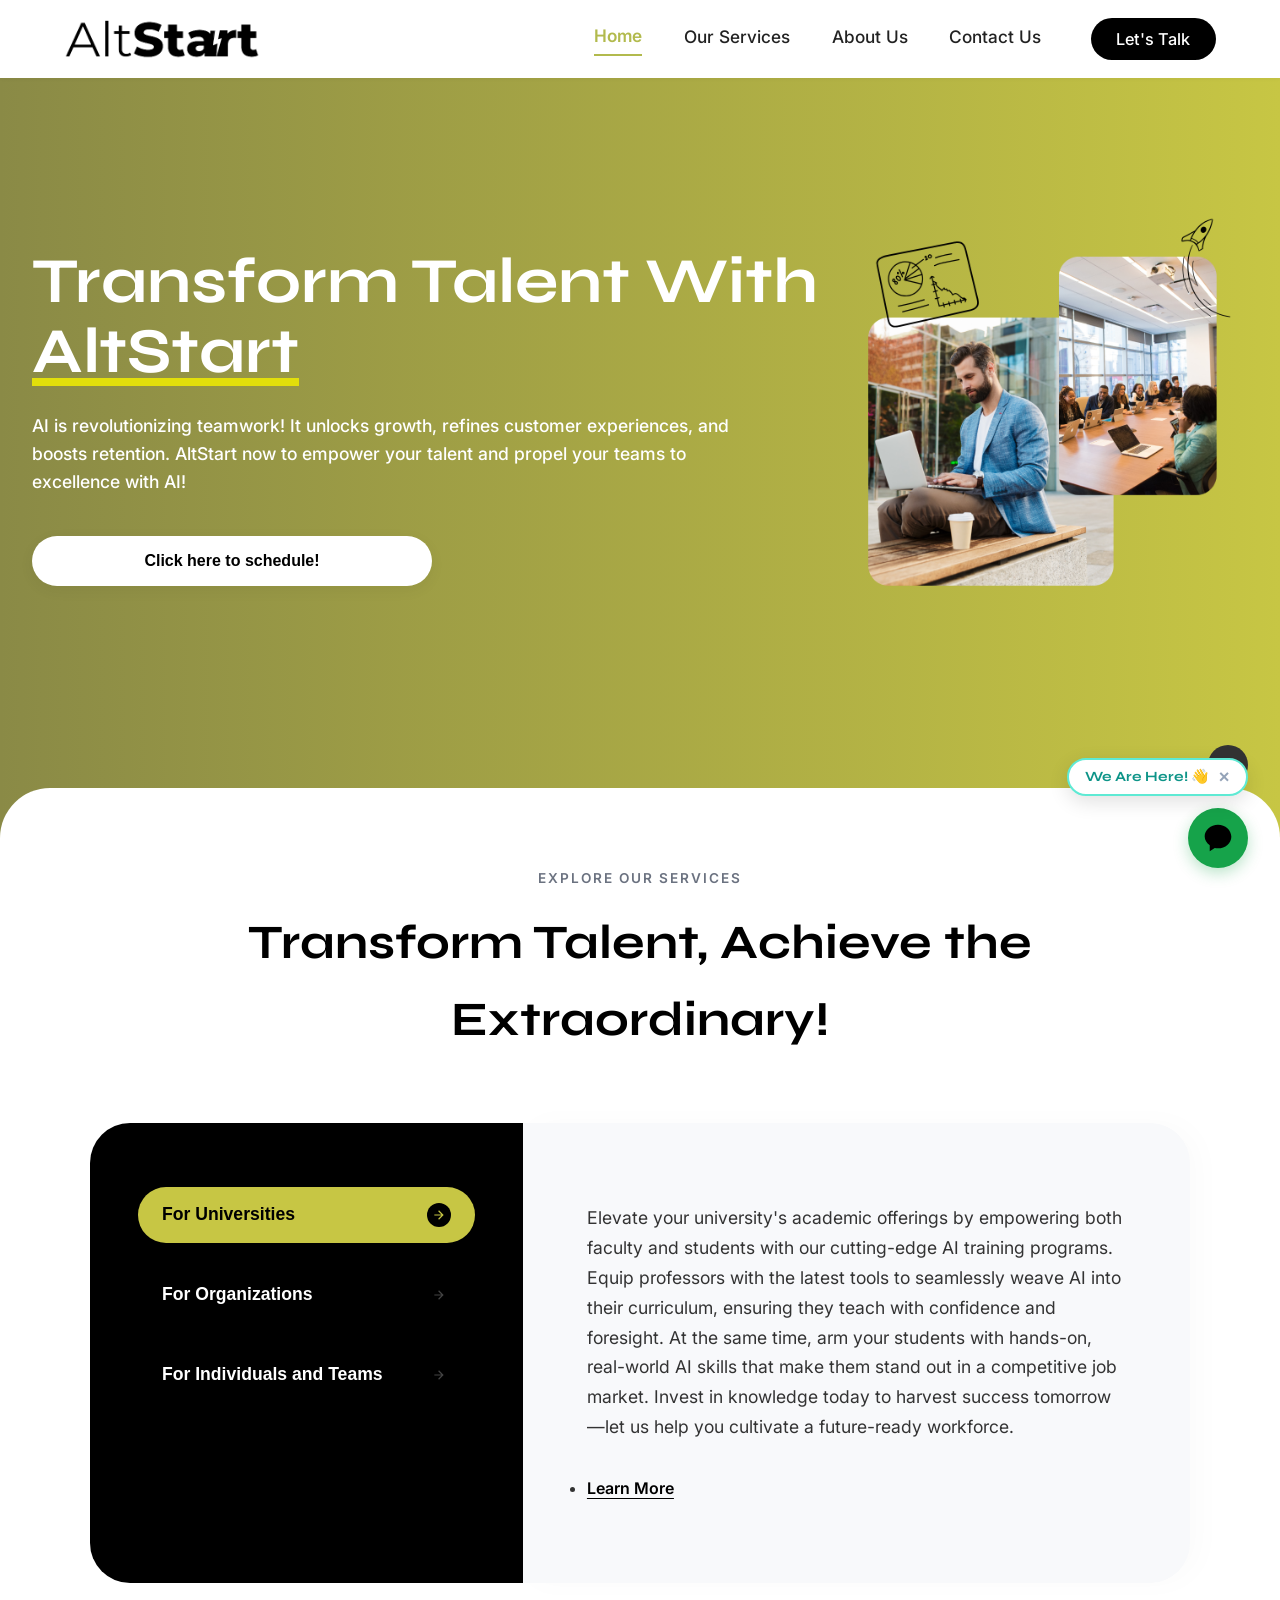
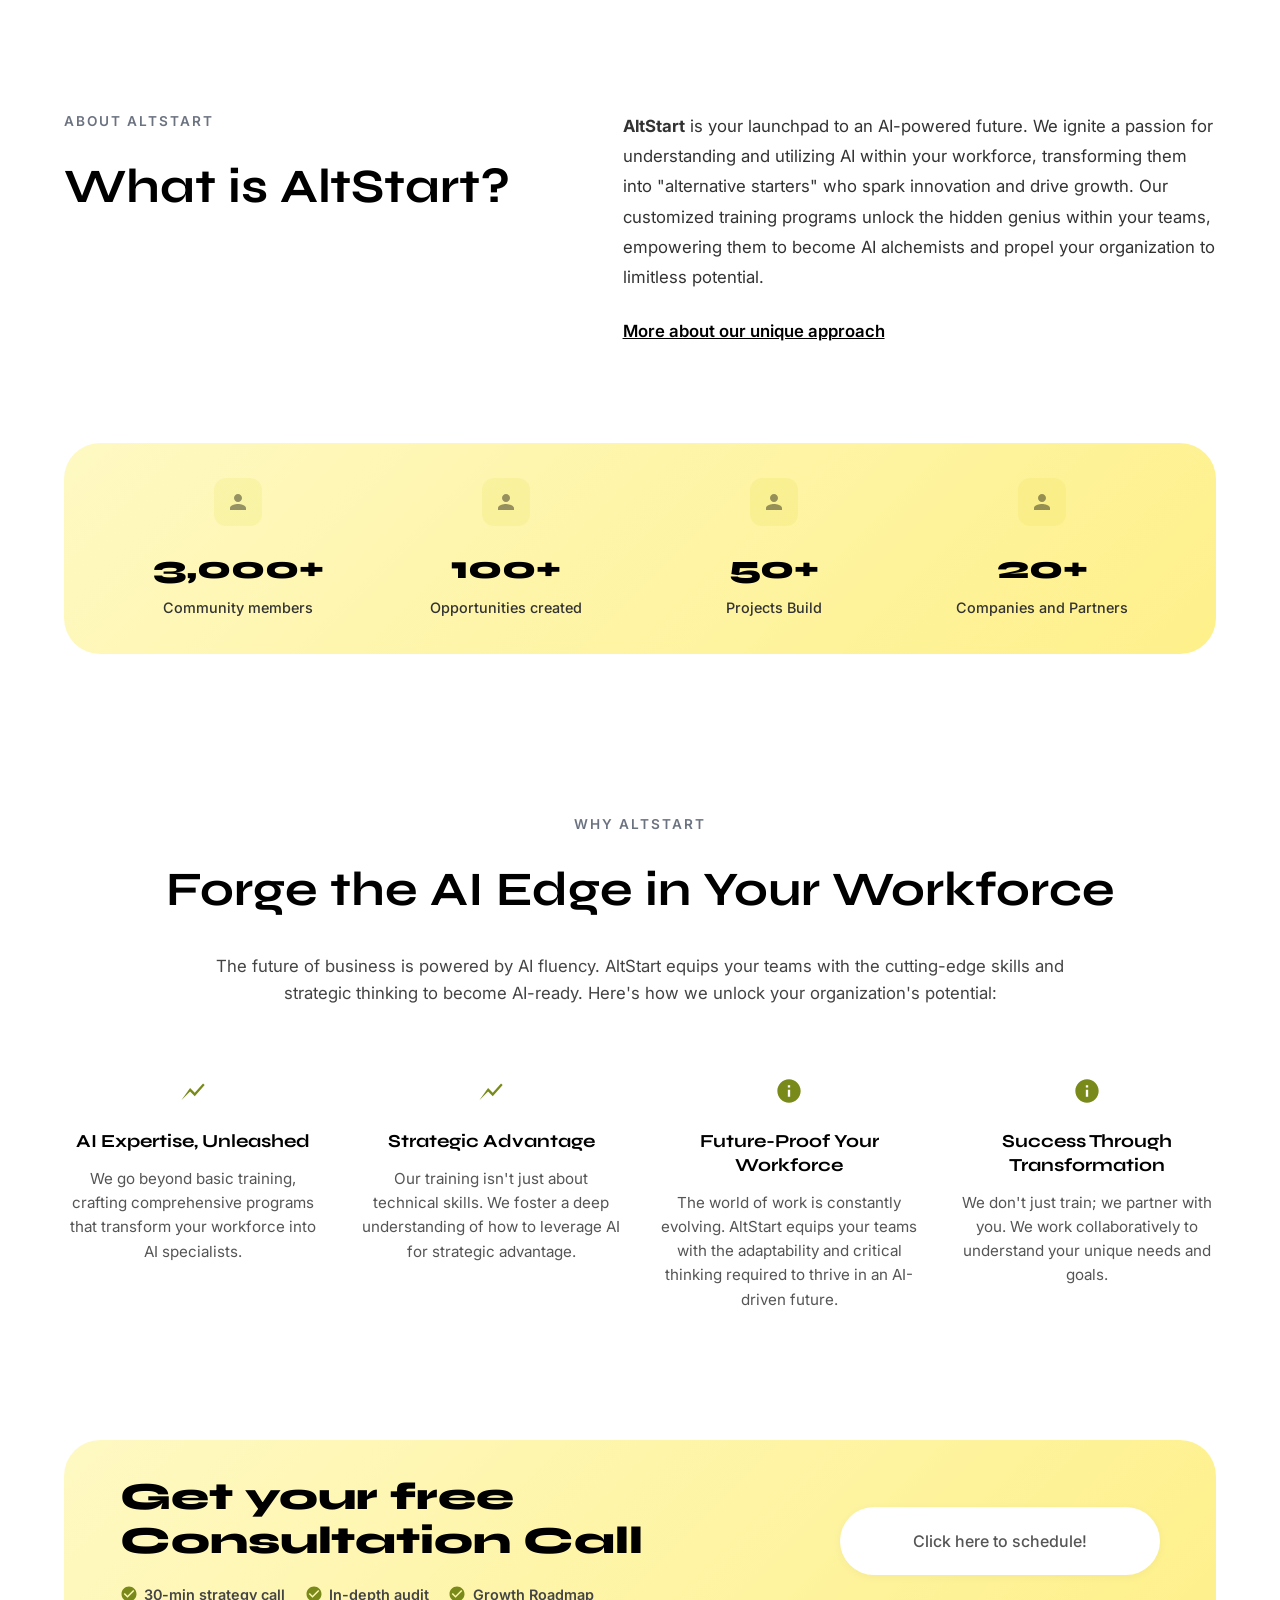
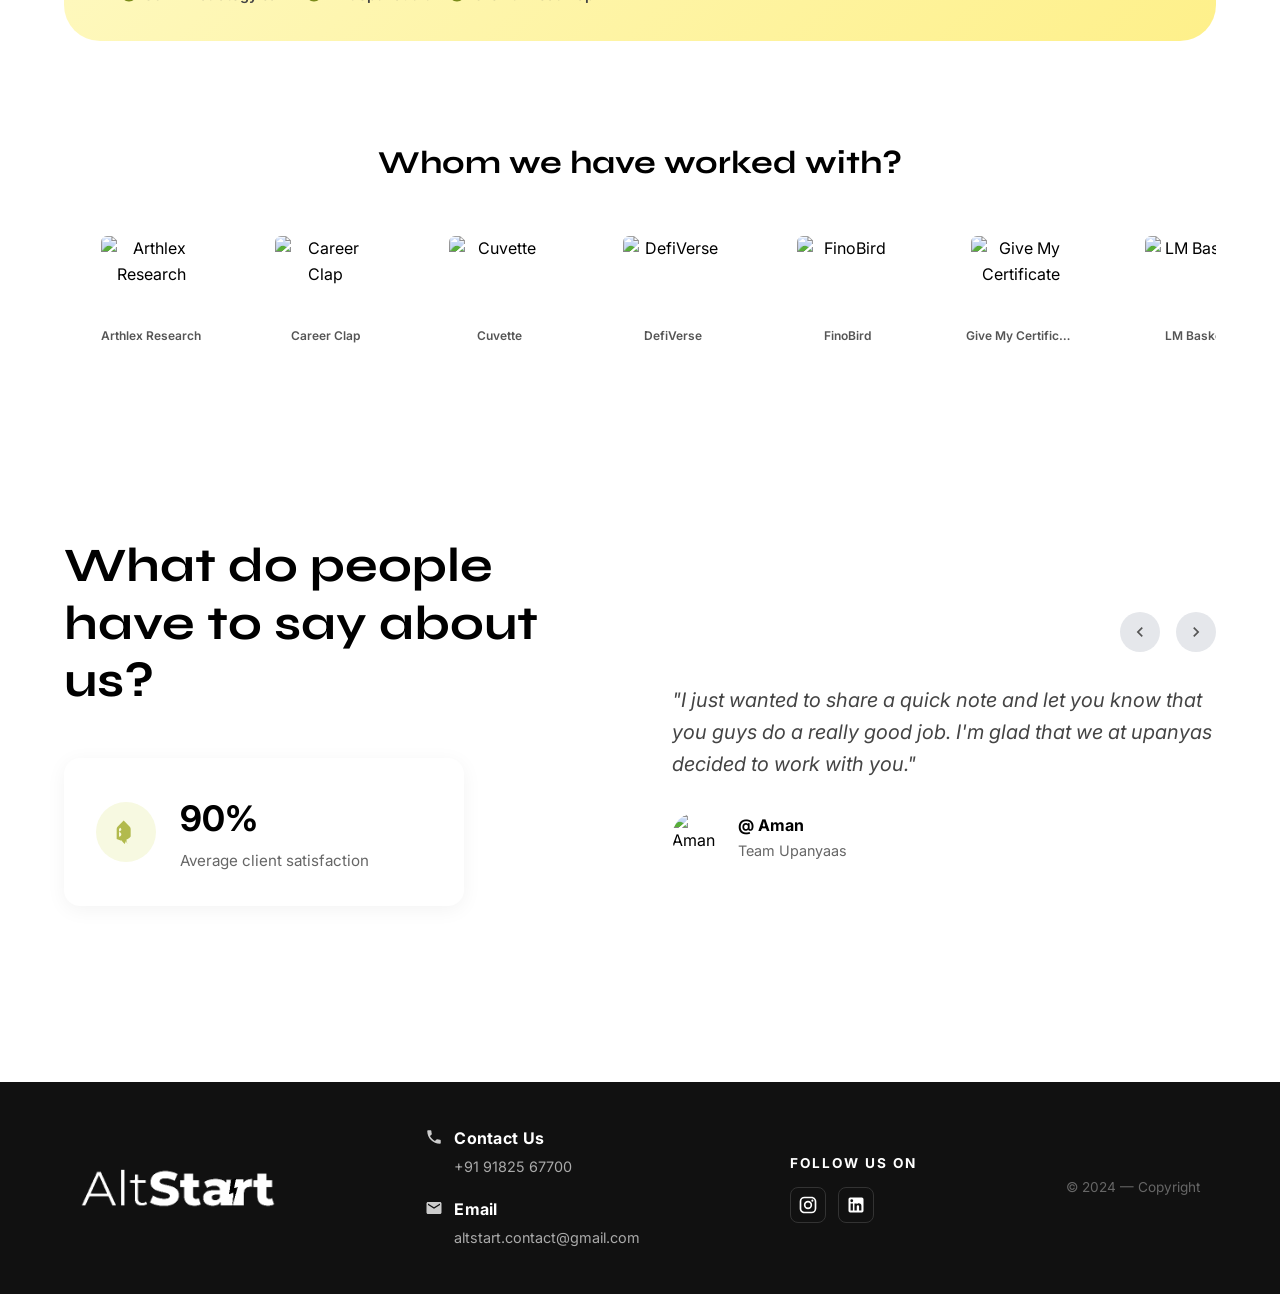
==== commit 85836935: "Remove side widget with exclamation icon" ====
--- a/index.html
+++ b/index.html
@@ -27,10 +27,6 @@
         </div>
     </nav>
 
-    <!-- Main Container -->
-    <div class="side-widget">
-        <svg viewBox="0 0 24 24" style="width: 24px; height: 24px; fill: var(--color-secondary);"><path d="M12 2C6.48 2 2 6.48 2 12s4.48 10 10 10 10-4.48 10-10S17.52 2 12 2zm1 15h-2v-2h2v2zm0-4h-2V7h2v6z"/></svg>
-    </div>
     <main id="app-container">
 
         <!-- 1. HOME SECTION -->
--- a/css/style.css
+++ b/css/style.css
@@ -165,25 +165,7 @@
 .doodle-rocket-2 { top: 0; left: 12%; width: 100px; }
 .doodle-bulb { bottom: -5%; right: 25%; width: 120px; z-index: 3; }
 
-/* Side Widget */
-.side-widget {
-  position: fixed;
-  right: 0;
-  top: 50%;
-  transform: translateY(-50%);
-  background-color: #333;
-  padding: 10px;
-  border-top-left-radius: 8px;
-  border-bottom-left-radius: 8px;
-  cursor: pointer;
-  z-index: 1000;
-  display: flex;
-  align-items: center;
-  justify-content: center;
-  box-shadow: -2px 0 10px rgba(0,0,0,0.1);
-  transition: background-color 0.3s;
-}
-.side-widget:hover { background-color: #444; }
+
 
 /* Sub-page layouts */
 .subpage-layout { display: flex; gap: 4rem; align-items: center; padding: 4rem 4rem 2rem 4rem; max-width: 1400px; margin: 0 auto; }
@@ -1112,6 +1094,218 @@
 }
 .calendly-confirm-btn:hover { background: #6b21a8; }
 
-
-
-
+/* ==========================================================================
+   RESPONSIVE MEDIA QUERIES FOR ALL DEVICES
+   ========================================================================== */
+
+/* --- 1. Laptops / Smaller Desktops (Max-width: 1200px) --- */
+@media screen and (max-width: 1200px) {
+  .navbar {
+    padding: 1.2rem 3rem;
+  }
+  
+  .services-hero-wrap,
+  .page-section {
+    padding-left: 2.5rem !important;
+    padding-right: 2.5rem !important;
+  }
+
+  .site-footer {
+    padding: 2.5rem 3rem;
+  }
+}
+
+/* --- 2. Tablets & Small Laptops (Max-width: 992px) --- */
+@media screen and (max-width: 992px) {
+  .navbar {
+    padding: 1rem 2rem;
+  }
+  
+  .nav-links {
+    gap: 1.8rem;
+  }
+  
+  .nav-item {
+    font-size: 0.98rem;
+  }
+  
+  .btn-talk {
+    padding: 0.6rem 1.2rem;
+    font-size: 0.92rem;
+  }
+
+  /* Subpage / Hero Flex layouts stack or shrink */
+  .subpage-layout,
+  .svc-card,
+  .svc-card-reverse {
+    flex-direction: column !important;
+    gap: 2.5rem !important;
+  }
+
+  .content-left,
+  .content-right {
+    max-width: 100% !important;
+    width: 100% !important;
+  }
+
+  /* Yellow pill banner adjustments */
+  .yellow-pill-banner {
+    flex-direction: column;
+    align-items: flex-start;
+    gap: 2rem;
+    padding: 2.5rem 2.5rem !important;
+    border-radius: 28px !important;
+  }
+
+  .cta-checks {
+    flex-direction: column;
+    gap: 0.8rem;
+  }
+
+  /* Footer stack */
+  .site-footer {
+    flex-direction: column;
+    text-align: center;
+    gap: 2rem;
+    padding: 3rem 2rem;
+  }
+
+  .footer-contact {
+    flex-direction: column;
+    gap: 1.2rem;
+  }
+}
+
+/* --- 3. Tablets Portrait & Mobile Devices (Max-width: 768px) --- */
+@media screen and (max-width: 768px) {
+  /* Navigation Bar */
+  .navbar {
+    flex-direction: column;
+    gap: 1rem;
+    padding: 1rem 1.5rem;
+    align-items: center;
+  }
+
+  .nav-links {
+    gap: 1.2rem;
+    flex-wrap: wrap;
+    justify-content: center;
+  }
+
+  /* Headings & Text scaling */
+  h1, .title-main {
+    font-size: 2.5rem !important;
+    line-height: 1.2 !important;
+  }
+
+  h2 {
+    font-size: 2rem !important;
+  }
+
+  /* Hero Graphic containers on Mobile */
+  .services-hero-wrap > div,
+  div[style*="display: flex; align-items: center; justify-content: space-between"] {
+    flex-direction: column !important;
+    gap: 3rem !important;
+  }
+
+  div[style*="min-height: 480px"],
+  div[style*="min-height: 440px"] {
+    min-height: 380px !important;
+    width: 100% !important;
+  }
+
+  /* About Us 3 Cards Grid */
+  div[style*="grid-template-columns: repeat(3, 1fr)"] {
+    grid-template-columns: 1fr !important;
+    gap: 1.5rem !important;
+  }
+
+  /* Contact Us Layout Stack */
+  #contact div[style*="display: flex; align-items: flex-start; justify-content: space-between"] {
+    flex-direction: column !important;
+    gap: 3rem !important;
+  }
+
+  #contact div[style*="display: flex; gap: 4rem;"] {
+    flex-direction: column !important;
+    gap: 1.8rem !important;
+  }
+
+  /* Stats Pill Banner Mobile */
+  div[style*="display: flex; justify-content: space-around"] {
+    flex-direction: column !important;
+    gap: 1.8rem !important;
+    align-items: flex-start !important;
+    padding: 2rem 1.8rem !important;
+  }
+
+  /* Calendly Modal Responsiveness */
+  .calendly-card {
+    padding: 2.2rem 1.8rem !important;
+    width: 94vw !important;
+  }
+
+  .calendly-booking-grid {
+    flex-direction: column;
+    gap: 1rem;
+  }
+
+  /* Chat Modal Responsiveness */
+  .chat-modal-window {
+    width: 92vw !important;
+    right: 4vw !important;
+    bottom: 85px !important;
+    height: 480px !important;
+  }
+}
+
+/* --- 4. Small Mobile Phones (Max-width: 480px) --- */
+@media screen and (max-width: 480px) {
+  .navbar {
+    padding: 0.8rem 1rem;
+  }
+
+  .nav-links {
+    gap: 0.8rem;
+    font-size: 0.9rem;
+  }
+
+  h1, .title-main {
+    font-size: 2rem !important;
+  }
+
+  h2 {
+    font-size: 1.6rem !important;
+  }
+
+  .btn-talk {
+    padding: 0.5rem 1rem;
+    font-size: 0.85rem;
+  }
+
+  .yellow-pill-banner {
+    padding: 1.8rem 1.2rem !important;
+  }
+
+  .cta-banner-content h2 {
+    font-size: 1.8rem !important;
+  }
+
+  /* Single column photo sizes */
+  img[src*="our-serices-info-1"],
+  img[src*="our-serices-info-2"] {
+    width: 170px !important;
+    height: 250px !important;
+  }
+
+  .chat-tooltip-bubble {
+    font-size: 0.8rem;
+    padding: 0.3rem 0.7rem;
+  }
+}
+
+
+
+
+
